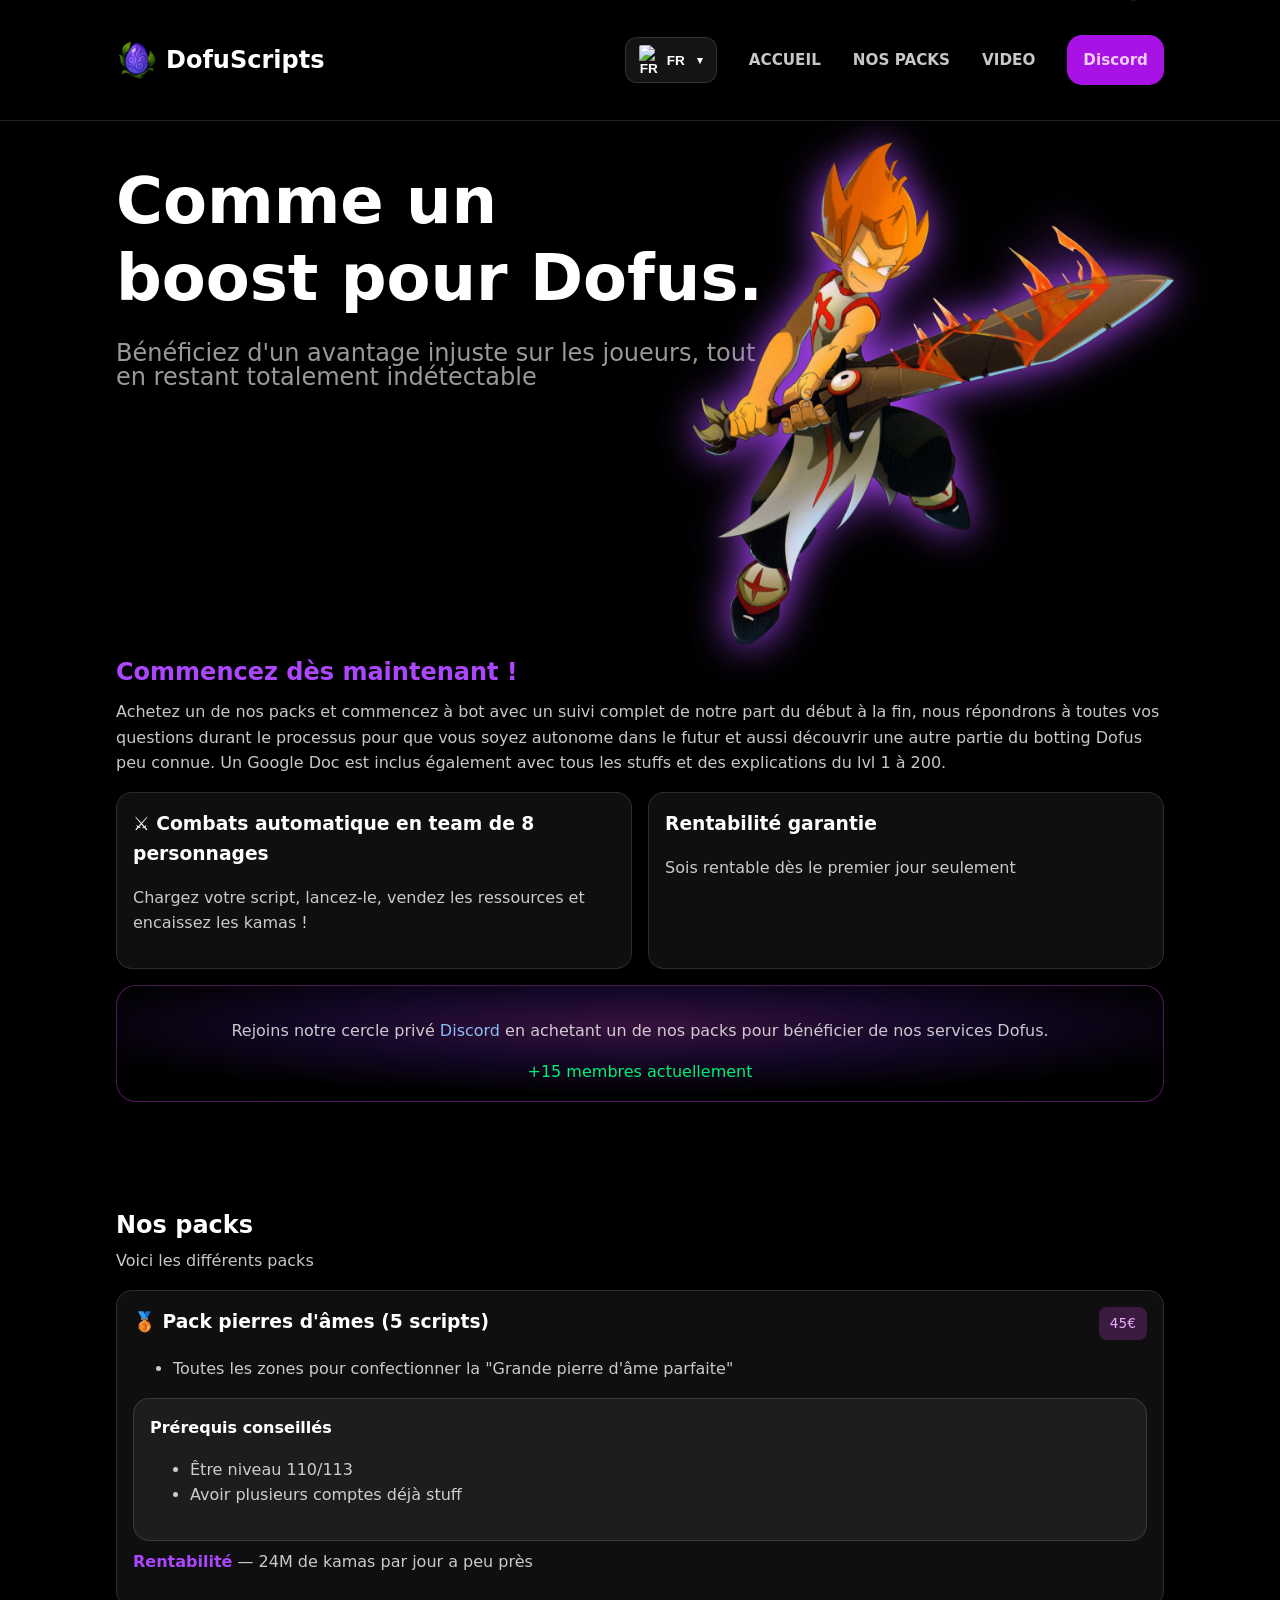
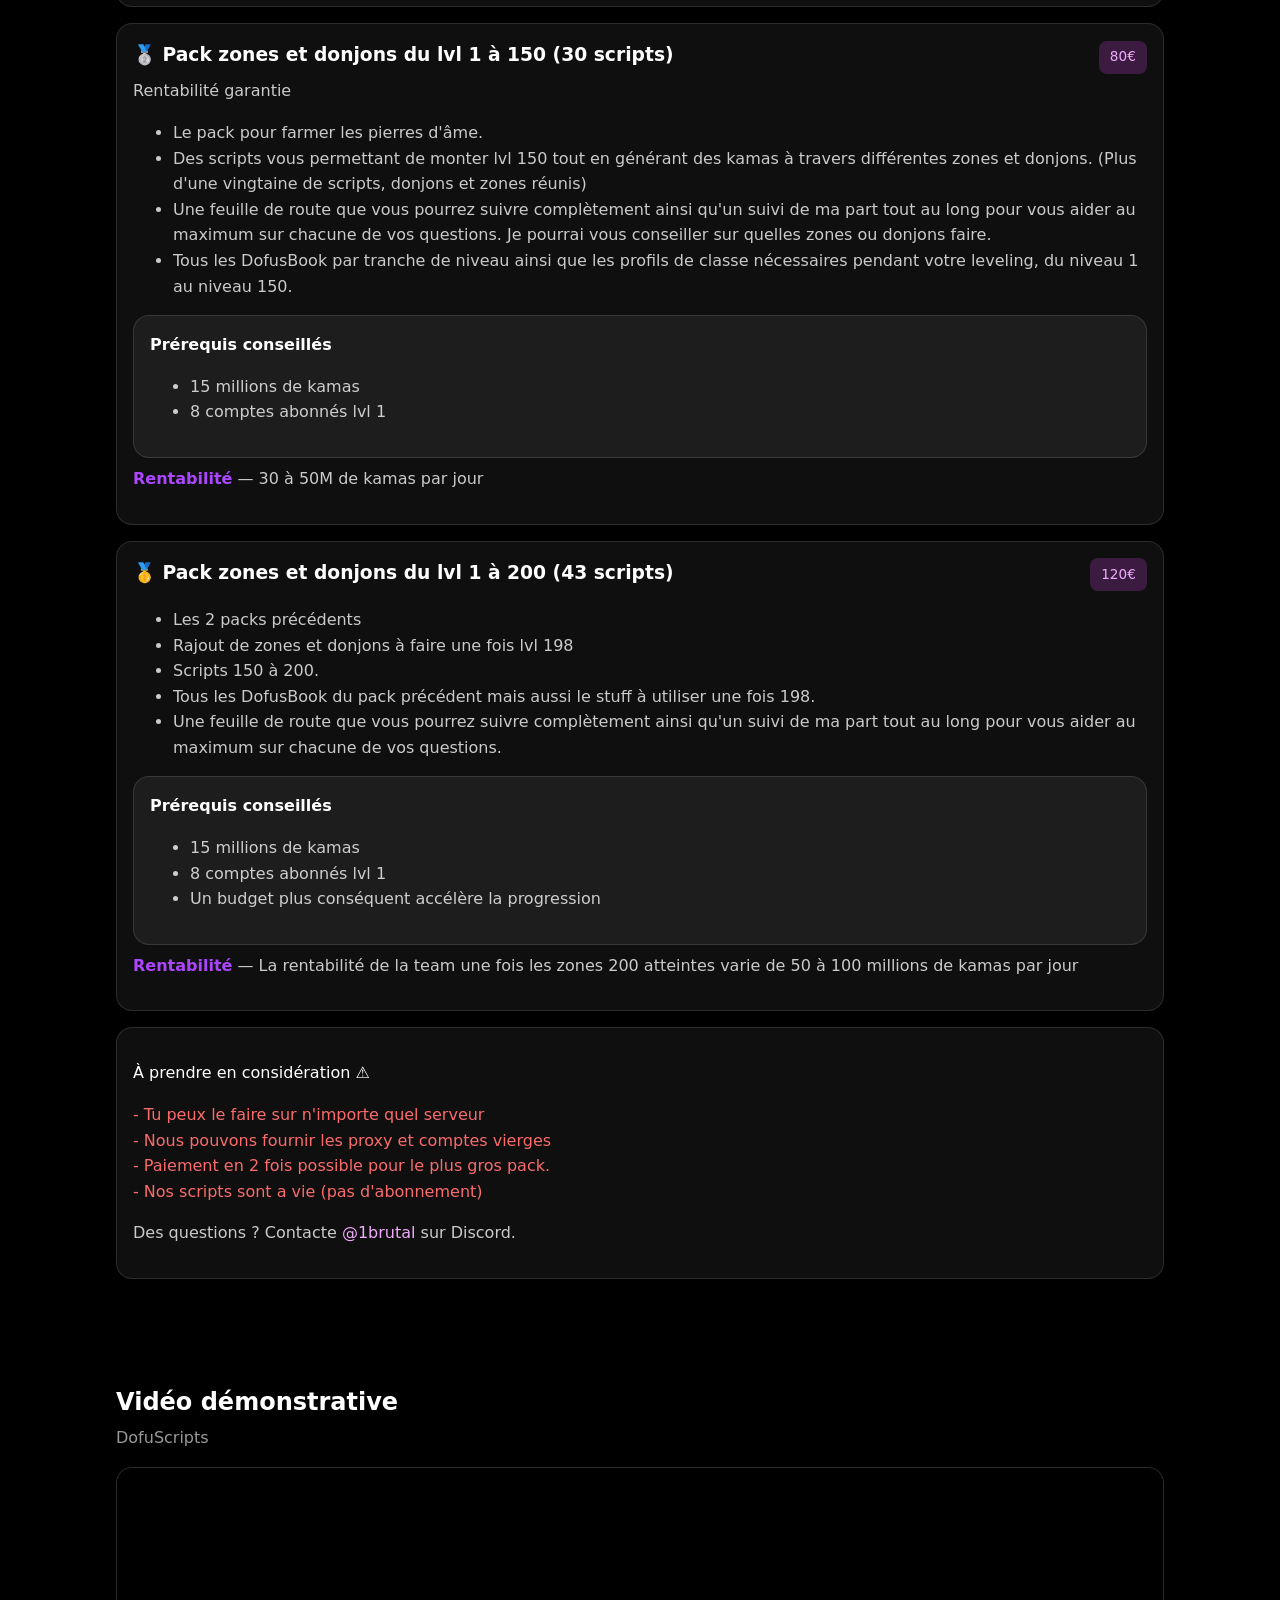
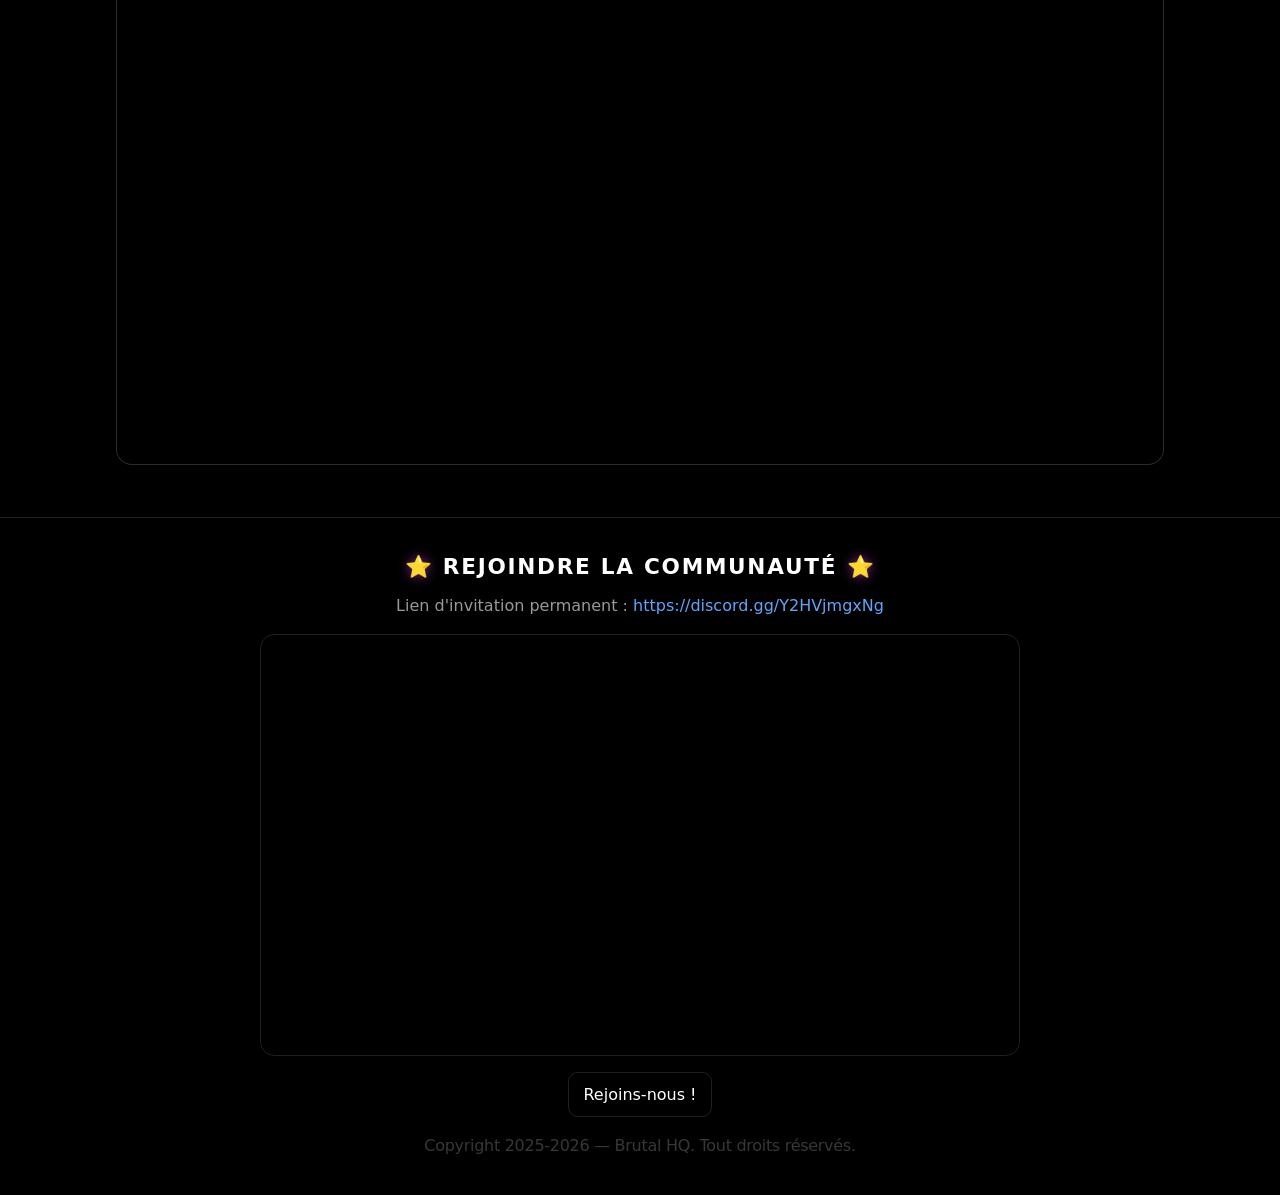
==== index.html @ 4f66bd04 "fix(nav): use local anchor for brand links" ====
<!doctype html>
<html lang="fr">

<head>
  <meta charset="utf-8" />
  <meta name="viewport" content="width=device-width, initial-scale=1.0" />

  <!-- ===== SEO de base ===== -->
  <title>DofuScripts - Pack de scripts sur Dofus Unity 3.0</title>
  <meta name="description"
    content="DofuScripts est un accompagnement total avec une proposition de packs de scripts Dofus (lvl 1–200), vidéo démonstrative et accompagnement via Discord." />
  <meta name="robots" content="index,follow" />
  <link rel="canonical" href="https://www.dofuscripts.com/" />

  <!-- Favicon (conservé) -->
  <link rel="icon" type="image/png" href="DofuScripts.png">

  <!-- ===== Social (Open Graph & Twitter) ===== -->
  <meta property="og:type" content="website">
  <meta property="og:site_name" content="DofuScripts">
  <meta property="og:title" content="DofuScripts — Packs de scripts et formation totale sur Dofus 3.0">
  <meta property="og:description" content="Packs de scripts Dofus 1–200, vidéo démo et accompagnement complet">
  <meta property="og:url" content="https://www.dofuscripts.com/">

  <meta name="twitter:card" content="summary_large_image">
  <meta name="twitter:title" content="DofuScripts — Packs de scripts et formation totale sur Dofus 3.0">
  <meta name="twitter:description" content="Packs de scripts Dofus 1–200, vidéo démo et accompagnement complet">
  <meta name="twitter:url" content="https://www.dofuscripts.com">

  <!-- Perf hints pour YouTube -->
  <link rel="preconnect" href="https://www.youtube-nocookie.com" crossorigin>
  <link rel="dns-prefetch" href="https://www.youtube-nocookie.com">
  <link rel="preconnect" href="https://i.ytimg.com" crossorigin>
  <link rel="dns-prefetch" href="https://i.ytimg.com">

  <!-- Script JS -->
  <script src="effect.js" defer></script>

  <!-- ===== Données structurées Schema.org ===== -->
  <script type="application/ld+json">
  {
    "@context": "https://schema.org",
    "@type": "Organization",
    "name": "DofuScripts",
    "url": "https://www.dofuscripts.com/",
    "logo": "https://www.dofuscripts.com/DofuScripts.png",
    "sameAs": [
      "https://discord.gg/Y2HVjmgxNg"
    ]
  }
  </script>

  <script type="application/ld+json">
  {
    "@context": "https://schema.org",
    "@type": "WebSite",
    "name": "DofuScripts",
    "url": "https://www.dofuscripts.com/",
    "potentialAction": {
      "@type": "SearchAction",
      "target": "https://www.dofuscripts.com/recherche?q={query}",
      "query-input": "required name=query"
    }
  }
  </script>

  <script type="application/ld+json">
  {
    "@context":"https://schema.org",
    "@type":"VideoObject",
    "name":"Vidéo démonstrative DofuScripts",
    "description":"Démo des packs et fonctionnalités DofuScripts.",
    "thumbnailUrl":["https://i.ytimg.com/vi/tYnIxwcrqRg/hqdefault.jpg"],
    "uploadDate":"2025-10-10",
    "embedUrl":"https://www.youtube-nocookie.com/embed/tYnIxwcrqRg?rel=0&modestbranding=1"
  }
  </script>

  <!-- ======= CSS ======= -->
  <link rel="stylesheet" href="style.css">

</head>

<body>

  <header class="header">
    <div class="container">
      <div class="brand">
        <!-- Logo image -->
        <div class="brand">
          <a href="#">
            <img src="DofuScripts.png" alt="Logo DofuScripts" class="logo">
          </a>
        </div>
        <a href="#" class="brand-link">
          <strong style="font-size:1.5rem">DofuScripts</strong>
        </a>
      </div>
      <nav id="nav" class="nav" aria-label="Navigation principale">
        <div class="language-toggle">
          <button id="languageButton" class="language-button" type="button" aria-haspopup="true" aria-expanded="false"
            aria-controls="languageMenu" aria-label="Changer de langue">
            <span class="sr-only" data-i18n="nav.languageLabel">Changer de langue</span>
            <img id="languageButtonFlag" class="flag-icon" src="https://flagcdn.com/w40/fr.png" alt="FR" />
            <span id="languageButtonLabel">FR</span>
            <span class="language-caret" aria-hidden="true">▾</span>
          </button>
          <div id="languageMenu" class="language-menu" role="menu">
            <button type="button" class="language-option" data-lang="fr" role="menuitem">
              <img class="flag-icon" src="https://flagcdn.com/w40/fr.png" alt="FR" /> Français
            </button>
            <button type="button" class="language-option" data-lang="en" role="menuitem">
              <img class="flag-icon" src="https://flagcdn.com/w40/gb.png" alt="GB" /> English
            </button>
            <button type="button" class="language-option" data-lang="es" role="menuitem">
              <img class="flag-icon" src="https://flagcdn.com/w40/es.png" alt="ES" /> Español
            </button>
          </div>
        </div>
        <strong><a href="#accueil" data-i18n="nav.home">ACCUEIL</a></strong>
        <strong><a href="#packs" data-i18n="nav.packs">NOS PACKS</a></strong>
        <strong><a href="#video" data-i18n="nav.video">VIDEO</a></strong>
        <strong><a href="https://discord.gg/Y2HVjmgxNg" class="nav-button" target="_blank"
            data-i18n="nav.discord">Discord</a></strong>
      </nav>
      <button id="burger" class="burger" aria-label="Ouvrir le menu">☰</button>
    </div>

  </header>

  <main>
    <section id="accueil">
      <div class="snow-container"></div>
      <div class="container">

        <h1 style="font-size: 4rem" data-i18n="hero.title">Comme un <br> boost pour Dofus.</h1>
        <p class="muted2" style="font-size: 1.5rem; line-height: 1;" data-i18n="hero.subtitle">Bénéficiez d'un avantage
          injuste sur les joueurs, tout <br>
          en restant totalement indétectable</p>
        <div class="image-container">
          <div class="right-image">
            <img src="Tristepin.png" alt="Image à droite" class="fade-in-image glow">
          </div>
        </div>
        <h2 style="margin-top:15rem; color:#AD46FF" data-i18n="hero.ctaHeading">Commencez dès maintenant&nbsp;!</h2>
        <p class="muted" style="margin-top:.5rem" data-i18n="hero.ctaBody">
          Achetez un de nos packs et commencez à bot avec un suivi complet de notre part du début à la fin, nous
          répondrons à toutes vos questions durant le processus pour que vous soyez autonome dans le futur et aussi
          découvrir une autre partie du botting Dofus peu connue. Un Google Doc est inclus également avec tous les
          stuffs et des explications du lvl 1 à 200.
        </p>

        <div class="grid cols-2" style="margin-top:1rem">
          <div class="card">
            <h3 data-i18n="hero.cardCombatTitle">⚔️ Combats automatique en team de 8 personnages</h3>
            <p class="muted" data-i18n="hero.cardCombatBody">Chargez votre script, lancez-le, vendez les ressources et
              encaissez les kamas&nbsp;!</p>
          </div>
          <div class="card">
            <h3 data-i18n="hero.cardRoiTitle">Rentabilité garantie</h3>
            <p class="muted" data-i18n="hero.cardRoiBody">Sois rentable dès le premier jour seulement</p>
          </div>
        </div>


        <div class="section-bg" style="margin-top:1rem;padding:1rem">
          <p class="muted" data-i18n="hero.sectionBgText">Rejoins notre cercle privé <span
              style="color:#8cbbf5">Discord</span> en achetant un de nos packs pour bénéficier de nos services Dofus.
          </p>
          <p class="muted2" style="margin:.25rem 0 0 0; color: rgb(1, 240, 121);" data-i18n="hero.sectionBgMembers">+15
            membres actuellement</p>

        </div>
      </div>
    </section>

    <section id="packs">
      <div class="container">
        <h2 data-i18n="packs.title">Nos packs</h2>
        <p class="muted" style="margin-top:.25rem" data-i18n="packs.subtitle">Voici les différents packs</p>

        <div class="card" style="margin-top:1rem">
          <div style="display:flex;gap:.75rem;justify-content:space-between;align-items:baseline;flex-wrap:wrap">
            <h3 style="margin:0" data-i18n="pack1.title">🥉 Pack pierres d'âmes (5 scripts)</h3>
            <span class="pill">45€</span>
          </div>
          <ul class="list muted">
            <li data-i18n="pack1.feature1">Toutes les zones pour confectionner la "Grande pierre d'âme parfaite"</li>
          </ul>
          <div class="card" style="margin-top:.75rem">
            <div style="font-weight:600" data-i18n="packs.prereqTitle">Prérequis conseillés</div>
            <ul class="list muted">
              <li data-i18n="pack1.prereq1">Être niveau 110/113</li>
              <li data-i18n="pack1.prereq2">Avoir plusieurs comptes déjà stuff</li>
            </ul>
          </div>
          <p class="muted" style="margin-top:.5rem" data-i18n="pack1.rentability"><strong
              style="color:#AD46FF">Rentabilité</strong> — 24M de kamas par jour a peu près</p>

        </div>

        <div class="card" style="margin-top:1rem">
          <div style="display:flex;gap:.75rem;justify-content:space-between;align-items:baseline;flex-wrap:wrap">
            <h3 style="margin:0" data-i18n="pack2.title">🥈 Pack zones et donjons du lvl 1 à 150 (30 scripts)</h3>
            <span class="pill">80€</span>
          </div>
          <p class="muted" style="margin:.3rem 0 0 0" data-i18n="pack2.tagline">Rentabilité garantie</p>
          <ul class="list muted">
            <li data-i18n="pack2.feature1">Le pack pour farmer les pierres d'âme.</li>
            <li data-i18n="pack2.feature2">Des scripts vous permettant de monter lvl 150 tout en générant des kamas à
              travers différentes zones et donjons. (Plus d'une vingtaine de scripts, donjons et zones réunis)</li>
            <li data-i18n="pack2.feature3">Une feuille de route que vous pourrez suivre complètement ainsi qu'un suivi
              de ma part tout au long pour vous aider au maximum sur chacune de vos questions. Je pourrai vous
              conseiller sur quelles zones ou donjons faire.</li>
            <li data-i18n="pack2.feature4">Tous les DofusBook par tranche de niveau ainsi que les profils de classe
              nécessaires pendant votre leveling, du niveau 1 au niveau 150.</li>
          </ul>
          <div class="card" style="margin-top:.75rem">
            <div style="font-weight:600" data-i18n="packs.prereqTitle">Prérequis conseillés</div>
            <ul class="list muted">
              <li data-i18n="pack2.prereq1">15 millions de kamas</li>
              <li data-i18n="pack2.prereq2">8 comptes abonnés lvl 1</li>
            </ul>
          </div>
          <p class="muted" style="margin-top:.5rem" data-i18n="pack2.rentability"><strong
              style="color:#AD46FF">Rentabilité</strong> — 30 à 50M de kamas par jour</p>
        </div>

        <div class="card" style="margin-top:1rem">
          <div style="display:flex;gap:.75rem;justify-content:space-between;align-items:baseline;flex-wrap:wrap">
            <h3 style="margin:0" data-i18n="pack3.title">🥇 Pack zones et donjons du lvl 1 à 200 (43 scripts)</h3>
            <span class="pill">120€</span>
          </div>
          <ul class="list muted">
            <li data-i18n="pack3.feature1">Les 2 packs précédents</li>
            <li data-i18n="pack3.feature2">Rajout de zones et donjons à faire une fois lvl 198</li>
            <li data-i18n="pack3.feature3">Scripts 150 à 200.</li>
            <li data-i18n="pack3.feature4">Tous les DofusBook du pack précédent mais aussi le stuff à utiliser une fois
              198.</li>
            <li data-i18n="pack3.feature5">Une feuille de route que vous pourrez suivre complètement ainsi qu'un suivi
              de ma part tout au long pour vous aider au maximum sur chacune de vos questions.</li>
          </ul>
          <div class="card" style="margin-top:.75rem">
            <div style="font-weight:600" data-i18n="packs.prereqTitle">Prérequis conseillés</div>
            <ul class="list muted">
              <li data-i18n="pack3.prereq1">15 millions de kamas</li>
              <li data-i18n="pack3.prereq2">8 comptes abonnés lvl 1</li>
              <li data-i18n="pack3.prereq3">Un budget plus conséquent accélère la progression</li>
            </ul>
          </div>
          <p class="muted" style="margin-top:.5rem" data-i18n="pack3.rentability"><strong
              style="color:#AD46FF">Rentabilité</strong> — La rentabilité de la team une fois les zones 200 atteintes
            varie de 50 à 100 millions de kamas par jour</p>
        </div>

        <div class="card" style="margin-top:1rem">
          <p data-i18n="packs.noticeTitle">À prendre en considération ⚠️</p>
          <p class="muted" style="color:rgb(250, 107, 107)" data-i18n="packs.noticeBody">
            - Tu peux le faire sur n'importe quel serveur<br>
            - Nous pouvons fournir les proxy et comptes vierges<br>
            - Paiement en 2 fois possible pour le plus gros pack.<br>
            - Nos scripts sont a vie (pas d'abonnement)
          </p>
          <p class="muted" style="margin-top:.35rem" data-i18n="packs.questions">Des questions&nbsp;? Contacte <span
              style="color:#f0abfc">@1brutal</span> sur Discord.</p>
        </div>
      </div>
    </section>

    <section id="video">
      <div class="container">
        <h2 data-i18n="video.title">Vidéo démonstrative</h2>
        <p class="muted2" style="margin-top:.25rem" data-i18n="video.subtitle">DofuScripts</p>
        <div class="card" style="margin-top:1rem;padding:0;overflow:hidden">
          <div style="aspect-ratio:16/9;background:#000">
            <iframe width="100%" height="100%"
              src="https://www.youtube-nocookie.com/embed/tYnIxwcrqRg?rel=0&modestbranding=1"
              title="Vidéo démonstrative DofuScripts" frameborder="0"
              allow="accelerometer; autoplay; clipboard-write; encrypted-media; gyroscope; picture-in-picture; web-share"
              loading="lazy" referrerpolicy="strict-origin-when-cross-origin" allowfullscreen></iframe>
          </div>
        </div>
      </div>
    </section>
  </main>

  <footer id="discord">
    <div class="container" style="padding:2rem 0 2.25rem 0">
      <div class="discord-wrap">
        <div class="discord-title"><span class="star">⭐</span> <span data-i18n="footer.communityTitle">REJOINDRE LA
            COMMUNAUTÉ</span> <span class="star">⭐</span></div>
        <div class="discord-invite muted2">
          <span data-i18n="footer.invite">Lien d'invitation permanent :</span>
          <a id="inviteLink" href="https://discord.gg/Y2HVjmgxNg" target="_blank"
            rel="noreferrer">https://discord.gg/Y2HVjmgxNg</a>
        </div>
        <div class="discord-card">
          <iframe id="discordWidget" class="discord-frame" title="Discord Widget"
            src="https://discord.com/widget?id=1425488513432031236&theme=dark" allowtransparency="true"
            sandbox="allow-popups allow-popups-to-escape-sandbox allow-same-origin allow-scripts"></iframe>
        </div>
        <div id="discordFallback" class="muted" style="display:none;padding:.8rem 0;text-align:center"
          data-i18n="footer.widgetFallback">
          Le widget semble désactivé sur le serveur. Pour l'activer : <strong>Paramètres du serveur → Widget → Activer
            le widget</strong>.
        </div>
        <div style="text-align:center;margin-top:1rem">
          <a class="btn" href="https://discord.gg/Y2HVjmgxNg" target="_blank" rel="noreferrer"
            data-i18n="footer.joinCta">Rejoins-nous !</a>
        </div>
        <div style="text-align:center;margin-top:1rem;letter-spacing: -0.29px;color:rgb(56, 55, 55)"
          data-i18n="footer.copyright">Copyright 2025-2026 — Brutal HQ. Tout droits réservés.</div>
      </div>
    </div>
  </footer>

  <script>
    const burger = document.getElementById('burger');
    const nav = document.getElementById('nav');
    const navLinks = nav.querySelectorAll('a');

    // Ouvre / ferme le menu quand on clique sur le burger
    burger.addEventListener('click', () => {
      nav.classList.toggle('active');
      burger.classList.toggle('active');
    });

    // Ferme le menu quand on clique sur un lien
    navLinks.forEach(link => {
      link.addEventListener('click', () => {
        nav.classList.remove('active');
        burger.classList.remove('active');
      });
    });
  </script>



</body>

</html>
---- style.css ----
:root {
    --bg: #000;
    --fg: #fff;
    --muted: rgba(255, 255, 255, .78);
    --muted2: rgba(255, 255, 255, .6);
    --card: rgba(255, 255, 255, .06);
    --border: rgba(255, 255, 255, .12);
    --accent: #d946ef;
    --accent-2: #6d28d9;
  }

  html {
    scroll-behavior: smooth
  }

  body {
    margin: 0;
    background: var(--bg);
    color: var(--fg);
    font: 16px/1.6 ui-sans-serif, system-ui, -apple-system, Segoe UI, Roboto, Ubuntu, Cantarell, Noto Sans, Arial, "Apple Color Emoji", "Segoe UI Emoji"
  }

  .container {
    max-width: 1080px;
    margin-inline: auto;
    padding: 0 1rem
  }

  .header {
    position: sticky;
    top: 0;
    z-index: 40;
    border-bottom: 1px solid var(--border);
    background: rgba(0, 0, 0, .7);
    -webkit-backdrop-filter: saturate(150%) blur(6px);
    backdrop-filter: saturate(150%) blur(6px);
  }

  .brand {
    display: flex;
    align-items: center;
    gap: .5rem
  }

  .nav {
    display: flex;
    gap: 1.25rem;
    align-items: center
  }

  .nav a {
    color: var(--muted);
    text-decoration: none;
    font-size: .95rem;
    transition: transform 0.5s ease, color 0.5s ease;
  }

  .nav a:hover {
    color: #fff;
    transform: scale(1.1);
  }

  .burger {
    display: none;
    appearance: none;
    background: none;
    border: 1px solid var(--border);
    border-radius: .6rem;
    color: #fff;
    padding: .45rem .6rem
  }

  section {
    scroll-margin-top: 84px;
    padding: 3.25rem 0
  }

  h1 {
    font-size: 2.125rem;
    line-height: 1.2;
    margin: 0
  }

  h2 {
    font-size: 1.5rem;
    margin: 0
  }

  h3 {
    margin: 0 0 .25rem 0
  }

  .muted {
    color: var(--muted)
  }

  .muted2 {
    color: var(--muted2)
  }

  .grid {
    display: grid;
    gap: 1rem
  }

  .cols-2 {
    grid-template-columns: repeat(2, minmax(0, 1fr))
  }

  .card {
    background: var(--card);
    border: 1px solid var(--border);
    border-radius: 1rem;
    padding: 1rem
  }

  .pill {
    display: inline-block;
    background: rgba(217, 70, 239, .22);
    color: #f0abfc;
    padding: .35rem .7rem;
    border-radius: .5rem;
    font-size: .85rem;
    white-space: nowrap
  }

  .section-bg {
    position: relative;
    overflow: hidden;
    border: 1px solid rgba(217, 70, 239, .35);
    border-radius: 1.25rem;
    text-align: center;
    ;
    background: radial-gradient(60% 60% at 50% 35%, rgba(217, 70, 239, .25), rgba(109, 40, 217, .18), rgba(0, 0, 0, 0))
  }

  footer {
    border-top: 1px solid var(--border);
    background: rgba(0, 0, 0, .7)
  }

  .footer-grid {
    display: grid;
    gap: 1rem;
    grid-template-columns: 1fr
  }

  @media (max-width: 768px) {
    body {
      font-size: 15px
    }

    h1 {
      font-size: 1.6rem
    }

    h2 {
      font-size: 1.25rem
    }

    .cols-2 {
      grid-template-columns: 1fr
    }

    .nav {
      display: none
    }

    .nav.open {
      display: flex;
      flex-direction: column;
      gap: .75rem;
      position: absolute;
      right: 1rem;
      top: 56px;
      background: #0a0a0a;
      border: 1px solid var(--border);
      border-radius: .8rem;
      padding: .6rem 1rem
    }

    section {
      padding: 2.25rem 0
    }

    .container {
      padding: 0 .9rem
    }
  }

  .brand img {
    background: transparent;
    border: none;
    outline: none;
    box-shadow: none;
  }

  a:focus,
  a:active {
    outline: none;
    box-shadow: none;
  }

  .discord-wrap {
    max-width: 760px;
    margin: 0 auto
  }

  .discord-title {
    letter-spacing: .08em;
    text-transform: uppercase;
    font-weight: 800;
    font-size: 1.35rem;
    display: flex;
    align-items: center;
    justify-content: center;
    gap: .6rem
  }

  .discord-title .star {
    filter: drop-shadow(0 0 6px rgba(217, 70, 239, .6))
  }

  .discord-invite {
    margin: .5rem 0 1rem 0;
    text-align: center
  }

  .discord-invite a {
    color: #60a5fa;
    text-decoration: none
  }

  .discord-invite a:hover {
    text-decoration: underline
  }

  .discord-card {
    padding: 0;
    border: 1px solid var(--border);
    border-radius: .9rem;
    overflow: hidden;
    box-shadow: 0 10px 30px rgba(0, 0, 0, .35)
  }

  .discord-frame {
    display: block;
    border: 0;
    width: 100%;
    height: 420px;
    border-radius: .6rem
  }

  .btn {
    display: inline-block;
    border: 1px solid var(--border);
    padding: .55rem .9rem;
    border-radius: .6rem;
    color: #fff;
    text-decoration: none
  }

  .btn:hover {
    background: rgba(255, 255, 255, .06)
  }



  .brand {
    display: flex;
    align-items: center;
    gap: 0.5rem;
    /* espace entre logo et texte */
  }

  .brand .logo {
    width: 42px;
    /* taille du logo */
    height: 42px;
    object-fit: contain;
    vertical-align: middle;
  }

  .brand strong {
    font-size: 0.95rem;
  }

  .brand-link {
    text-decoration: none !important;
    color: #fff !important;
    display: flex;
    align-items: center;
    cursor: pointer;
  }

  .brand-link:hover {
    opacity: 0.9;
  }

  .header .container {
    display: flex;
    align-items: center;
    justify-content: space-between;
    height: 120px;
    /* ajuste si nécessaire */
  }


  .nav-button {
    /* permet de gérer la largeur et hauteur */
    padding: 1rem;
    /* espace à l'intérieur du bouton */
    background-color: #a812e4;
    /* couleur de fond */
    color: #fff;
    /* couleur du texte */
    text-decoration: none;
    /* supprime le soulignement */
    border-radius: 15px;
    /* coins arrondis, plus grand = plus rond */
    font-weight: bold;
    transition: transform 0.2s ease, background-color 0.2s ease;
  }

  .language-toggle {
    position: relative
  }

  .language-button {
    display: flex;
    align-items: center;
    gap: 0.5rem;
    background: rgba(255, 255, 255, .08);
    /* Dark transparent background */
    border: 1px solid var(--border);
    border-radius: .75rem;
    /* Original radius */
    color: #fff;
    font-weight: 600;
    font-size: .85rem;
    padding: .4rem .8rem;
    cursor: pointer;
    transition: background .2s ease, transform .2s ease;
    min-width: unset;
    /* Remove fixed width constraint if not needed, or keep for stability. Let's start with auto/unset to fit content naturally */
    appearance: none;
    -webkit-appearance: none;
    -moz-appearance: none;
    line-height: normal;
  }

  .language-button:hover {
    background: rgba(255, 255, 255, .16);
    transform: translateY(-1px);
    /* Original hover effect */
  }

  .language-caret {
    font-size: .7rem;
    margin-left: .25rem;
  }

  .language-menu {
    position: absolute;
    top: calc(100% + .4rem);
    left: 0;
    /* Align left again or center? Original was left:0 */
    /* If left:0, it aligns with left of button. */
    background: #0a0a0a;
    border: 1px solid var(--border);
    border-radius: .75rem;
    min-width: 140px;
    display: flex;
    flex-direction: column;
    gap: .25rem;
    padding: .4rem;
    box-shadow: 0 10px 25px rgba(0, 0, 0, .35);
    opacity: 0;
    transform: translateY(6px);
    pointer-events: none;
    transition: opacity .2s ease, transform .2s ease;
    z-index: 95;
  }

  .language-menu.open {
    opacity: 1;
    transform: translateY(0);
    pointer-events: auto;
  }

  .language-option {
    background: none;
    border: none;
    color: #fff;
    text-align: left;
    padding: .4rem .5rem;
    border-radius: .5rem;
    font-size: .9rem;
    cursor: pointer;
    display: flex;
    align-items: center;
    gap: 0.5rem;
  }

  .language-option:hover {
    background: rgba(255, 255, 255, .08)
  }

  .flag-icon {
    width: 20px;
    height: auto;
    object-fit: contain;
    display: block;
    border-radius: 2px;
  }

  .language-option.active {
    background: rgba(173, 70, 255, .2);
    color: #f0abfc;
    font-weight: 600
  }

  .sr-only {
    position: absolute;
    width: 1px;
    height: 1px;
    padding: 0;
    margin: -1px;
    overflow: hidden;
    clip: rect(0, 0, 0, 0);
    white-space: nowrap;
    border: 0
  }

  .nav-button:hover {
    transform: scale(1.1);
    /* agrandit légèrement le bouton */

  }

  .nav {
    display: flex;
    gap: 2rem;
    /* augmente l'espacement horizontal entre les liens */
  }

  .container {
    position: relative;
    /* nécessaire pour que l'image soit positionnée par rapport à ce container */
  }


  /* === Image positionnée à droite sur PC === */
  .right-image {
    position: absolute;
    top: -26px;
    right: 0;
    width: 500px;
    max-width: 100%;
  }


  .right-image img {
    width: 100%;
    height: auto;
    object-fit: contain;
  }



  @media (min-width: 769px) {

    /* Restaure le glow sur PC */
    .fade-in-image.glow {
      filter: drop-shadow(0 0 20px #ad46ff);
    }
  }

  @media (max-width: 768px) {
    .right-image {
      position: static;
      display: flex;
      justify-content: center;
      width: 100%;

    }



    .right-image img {
      width: 80%;
      max-width: 380px;
      height: auto;
      position: relative;
      top: 120px;
    }
  }


  @media (max-width: 768px) {
    .image-container+h2 {
      margin-top: 20rem;
      /* colle juste ce h2 à l’image */
    }
  }



  .fade-in-image {
    opacity: 0;
    transform: translateY(2px);
    /* petit effet de glissement vers le haut */
    animation: fadeIn 1s ease-out forwards;
  }

  @keyframes fadeIn {
    from {
      opacity: 0;
      transform: translateY(5px);
    }

    to {
      opacity: 1;

    }
  }

  .fade-in-image.glow {
    max-width: 100%;
    display: block;
    margin: 0 auto;
  }

  html,
  body {
    overflow-x: hidden;
    /* ✅ empêche le scroll horizontal */
    width: 100%;
  }

  /* Sécurise tous les conteneurs pour éviter un léger débordement */
  .image-container {
    max-width: 100%;
    /* ✅ empêche tout dépassement horizontal */
    overflow-x: hidden;
  }

  .snow-container {
    position: fixed;
    top: 0;
    left: 0;
    width: 100%;
    height: 100%;
    pointer-events: none;
    /* pour ne pas bloquer les clics */
    overflow: hidden;
    z-index: 9999;
  }

  .snowflake {
    position: absolute;
    top: -10px;
    width: 10px;
    height: 10px;
    background: white;
    border-radius: 50%;
    opacity: 0.8;
    animation-name: fall;
    animation-timing-function: linear;
    animation-iteration-count: infinite;
  }

  @keyframes fall {
    to {
      transform: translateY(100vh);
    }
  }

  .glow {
    position: relative;
    filter: drop-shadow(0 0 1px #9b2eff) drop-shadow(0 0 15px #9b2eff);
  }

  @media (max-width: 768px) {

    /* --- NAV --- */
    .nav {
      position: fixed;
      top: 0;
      right: 0;
      width: 70%;
      height: 100vh;
      background: #0f0f0f;
      display: flex;
      flex-direction: column;
      justify-content: center;
      align-items: center;
      transform: translateX(100%);
      opacity: 0;
      visibility: hidden;
      pointer-events: none;
      transition:
        transform 0.38s cubic-bezier(.2, .9, .2, 1),
        opacity 0.28s ease,
        visibility 0s linear 0.38s;
      z-index: 90;
      padding: 2rem 1rem;
    }

    .nav.active {
      transform: translateX(0);
      opacity: 1;
      visibility: visible;
      pointer-events: auto;
      transition:
        transform 0.38s cubic-bezier(.2, .9, .2, 1),
        opacity 0.28s ease,
        visibility 0s linear 0s;
    }

    .nav a {
      color: #fff;
      text-decoration: none;
      font-size: 1.4rem;
      margin: 14px 0;
      opacity: 0;
      transform: translateX(18px);
      transition: opacity 0.28s ease 0.05s, transform 0.28s ease 0.05s;
    }

    .nav.active a {
      opacity: 1;
      transform: translateX(0);
    }

    .language-toggle {
      width: 100%;
      display: flex;
      justify-content: center;
      margin-bottom: 1rem
    }

    .language-menu {
      left: 50%;
      transform: translate(-50%, 6px);
      width: 100%;
      max-width: 240px
    }

    .language-menu.open {
      transform: translate(-50%, 0)
    }

    /* --- BURGER --- */
    .burger {
      display: block;
      background: none;
      border: none;
      color: white;
      font-size: 0;
      /* on masque le caractère ☰ */
      width: 32px;
      height: 24px;
      position: relative;
      z-index: 100;
      cursor: pointer;
    }

    .burger::before,
    .burger::after,
    .burger span {
      content: "";
      position: absolute;
      left: 0;
      width: 100%;
      height: 3px;
      background: #fff;
      transition: transform 0.28s ease, opacity 0.28s ease;
    }

    .burger::before {
      top: 0;
    }

    .burger span {
      top: 50%;
      transform: translateY(-50%);
    }

    .burger::after {
      bottom: 0;
    }

    .burger.active::before {
      transform: translateY(10px) rotate(45deg);
    }

    .burger.active span {
      opacity: 0;
    }

    .burger.active::after {
      transform: translateY(-10px) rotate(-45deg);
    }
  }

  /* === Centrage du titre Discord sur mobile === */
  @media (max-width: 768px) {
    #discord .discord-title {
      text-align: center;
      display: flex;
      justify-content: center;
      align-items: center;
      width: 100%;
    }
  }

  * {
    max-width: 100%;
    box-sizing: border-box;
  }

  /* === FORCER la barre en FIXE ===
   Coller ceci en fin de style.css pour qu'il surpasse la plupart des règles. */
  header.header,
  .header {
    position: fixed !important;
    top: 0 !important;
    left: 0 !important;
    width: 100% !important;
    z-index: 99999 !important;
  }

  /* Evite que le contenu passe dessous (ajuste la valeur selon la hauteur réelle de ta nav) */
  body {
    padding-top: 111px !important;
    /* <- ajuste: 72px est un point de départ courant */
  }
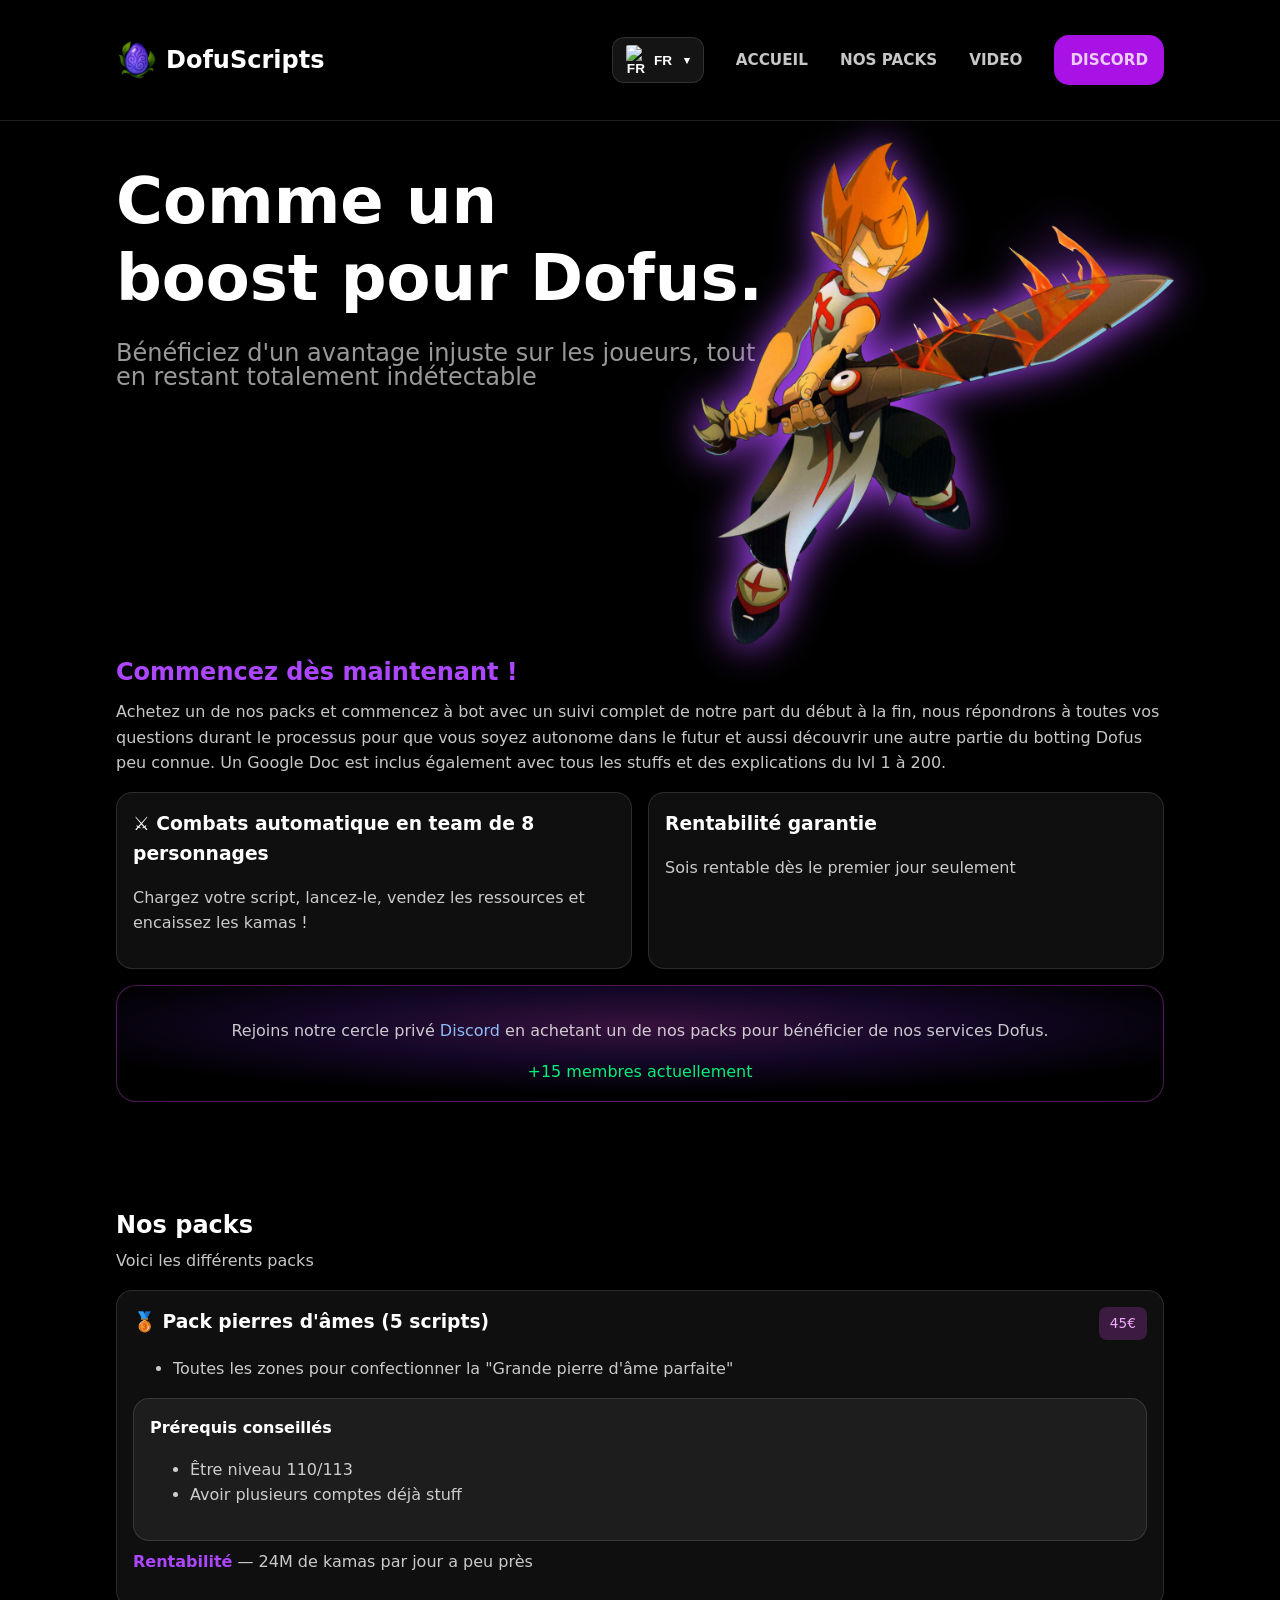
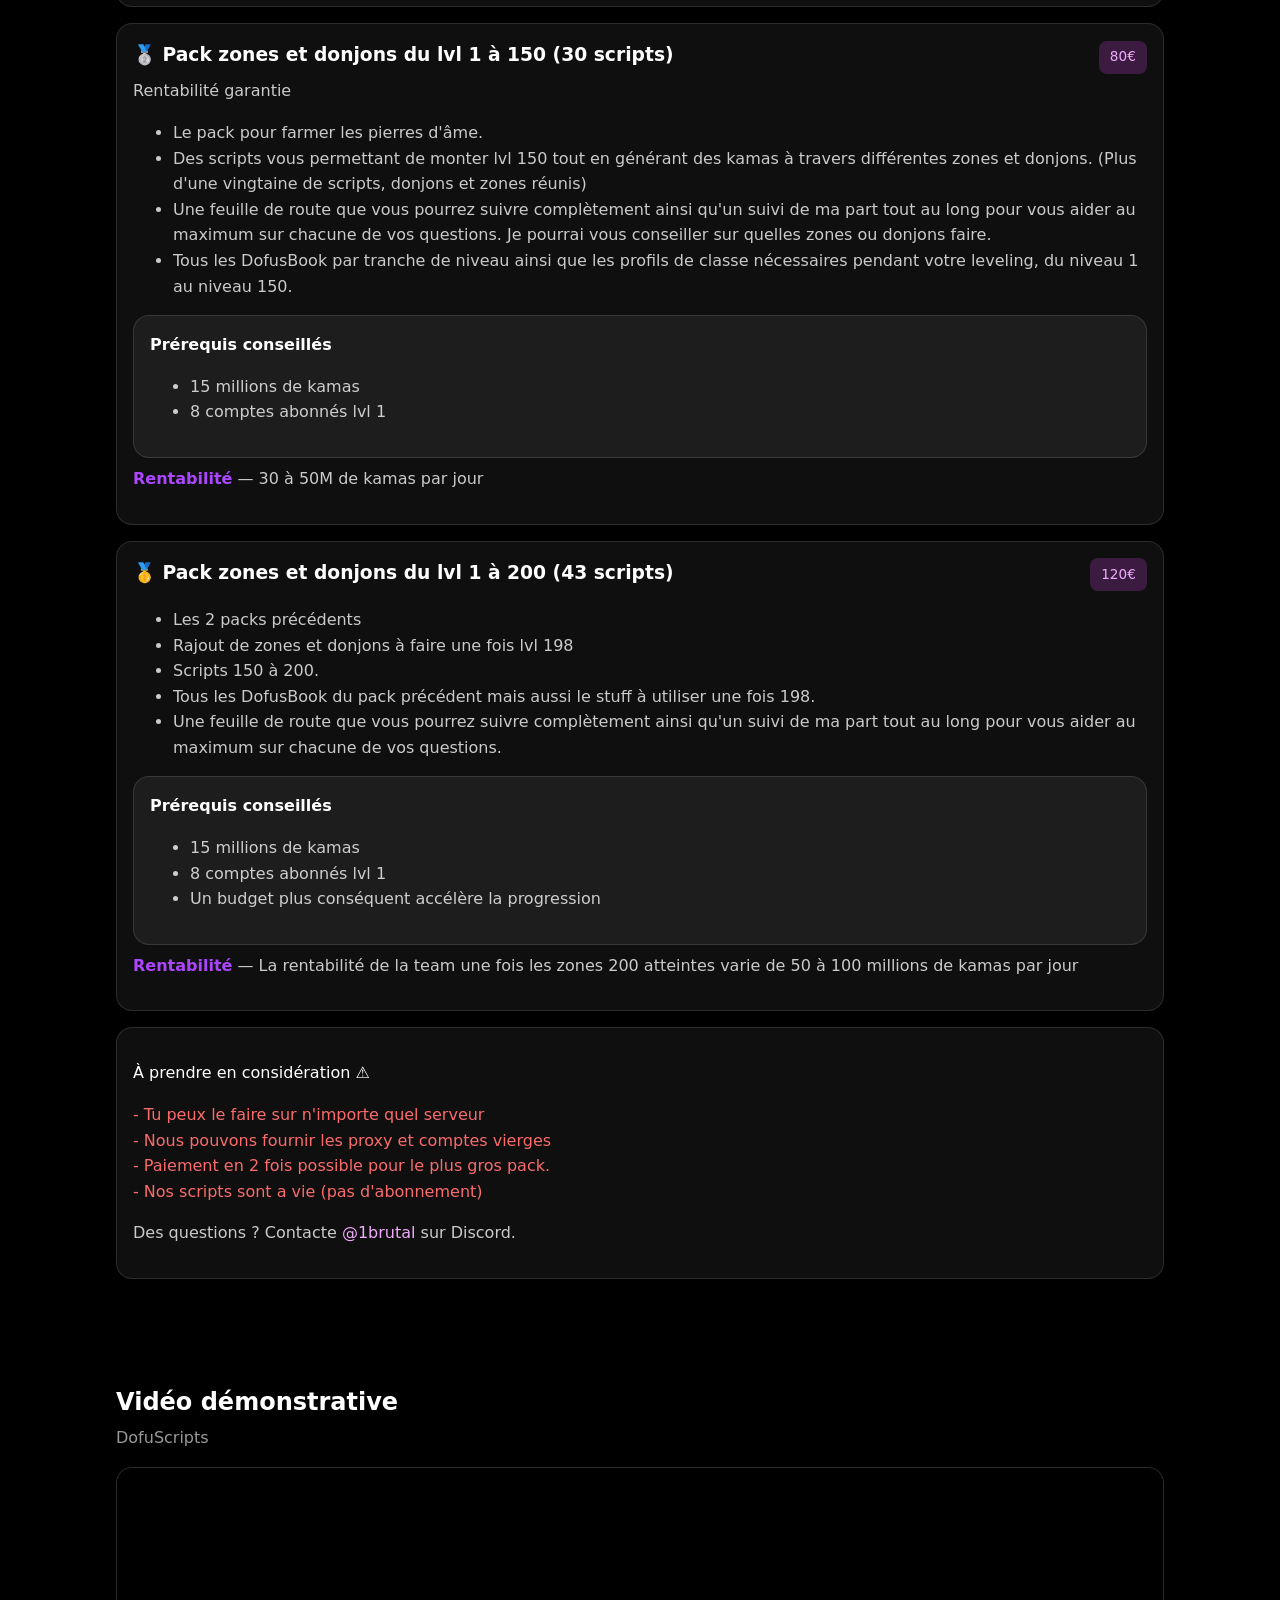
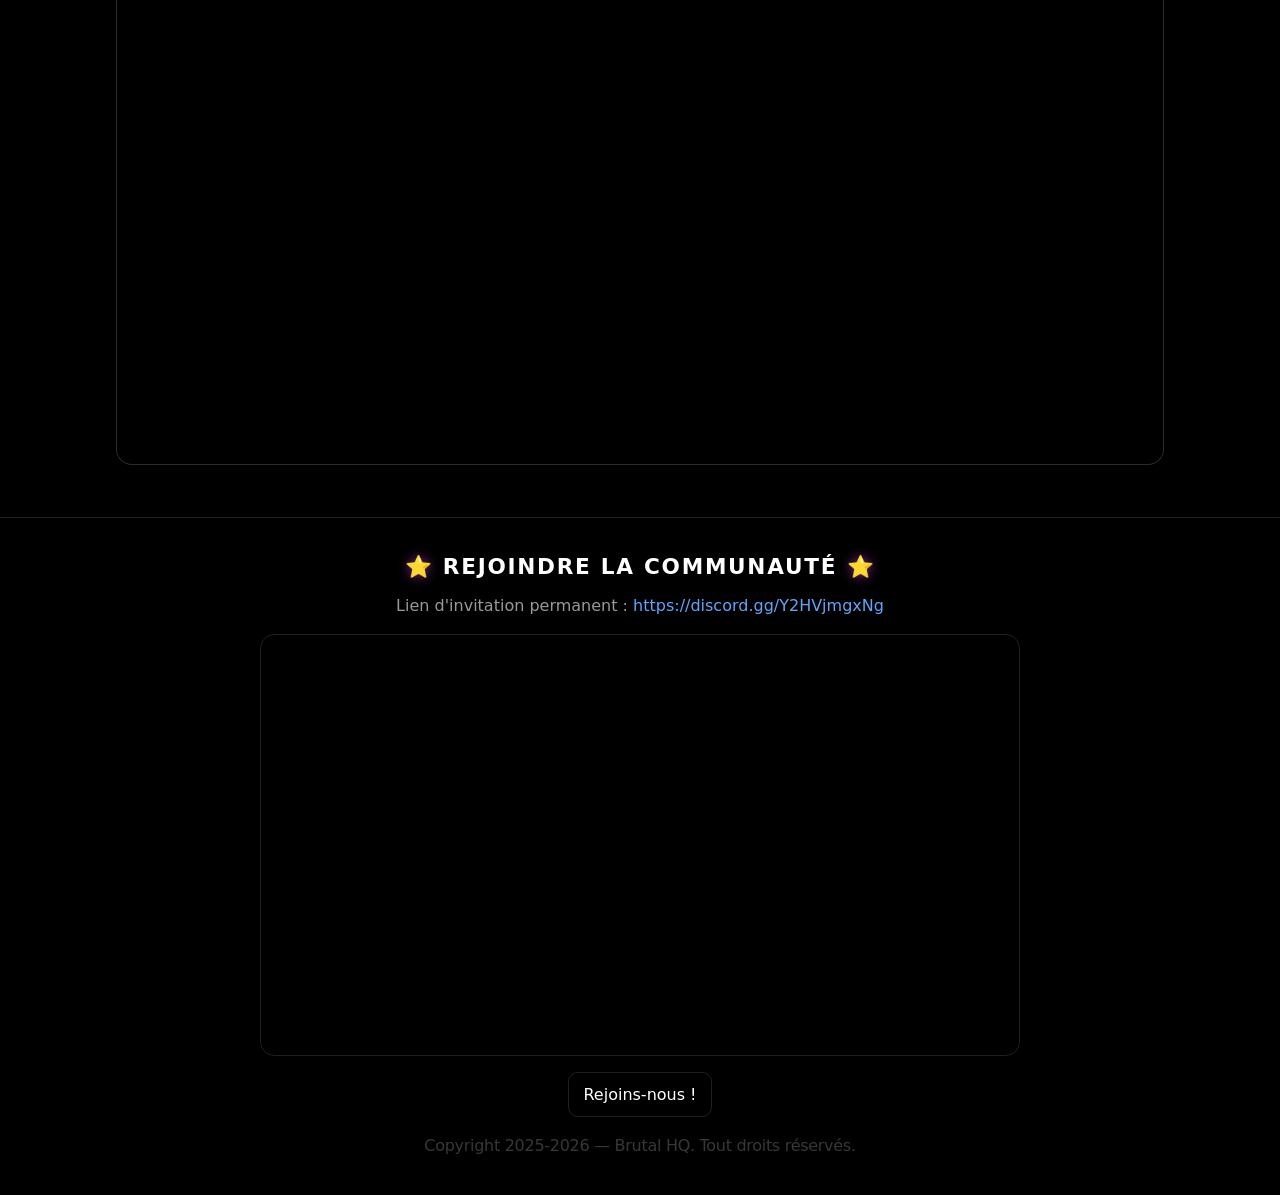
==== commit 44691bb0: "feat(i18n): add Portuguese (PT) language support" ====
--- a/index.html
+++ b/index.html
@@ -112,8 +112,13 @@
             <button type="button" class="language-option" data-lang="en" role="menuitem">
               <img class="flag-icon" src="https://flagcdn.com/w40/gb.png" alt="GB" /> English
             </button>
-            <button type="button" class="language-option" data-lang="es" role="menuitem">
-              <img class="flag-icon" src="https://flagcdn.com/w40/es.png" alt="ES" /> Español
+            <button class="language-option" data-lang="es" role="menuitem">
+              <img class="flag-icon" src="https://flagcdn.com/w40/es.png" alt="ES" />
+              <span>Español</span>
+            </button>
+            <button class="language-option" data-lang="pt" role="menuitem">
+              <img class="flag-icon" src="https://flagcdn.com/w40/pt.png" alt="PT" />
+              <span>Português</span>
             </button>
           </div>
         </div>
--- a/style.css
+++ b/style.css
@@ -52,6 +52,8 @@
     color: var(--muted);
     text-decoration: none;
     font-size: .95rem;
+    font-weight: 700;
+    text-transform: uppercase;
     transition: transform 0.5s ease, color 0.5s ease;
   }
 
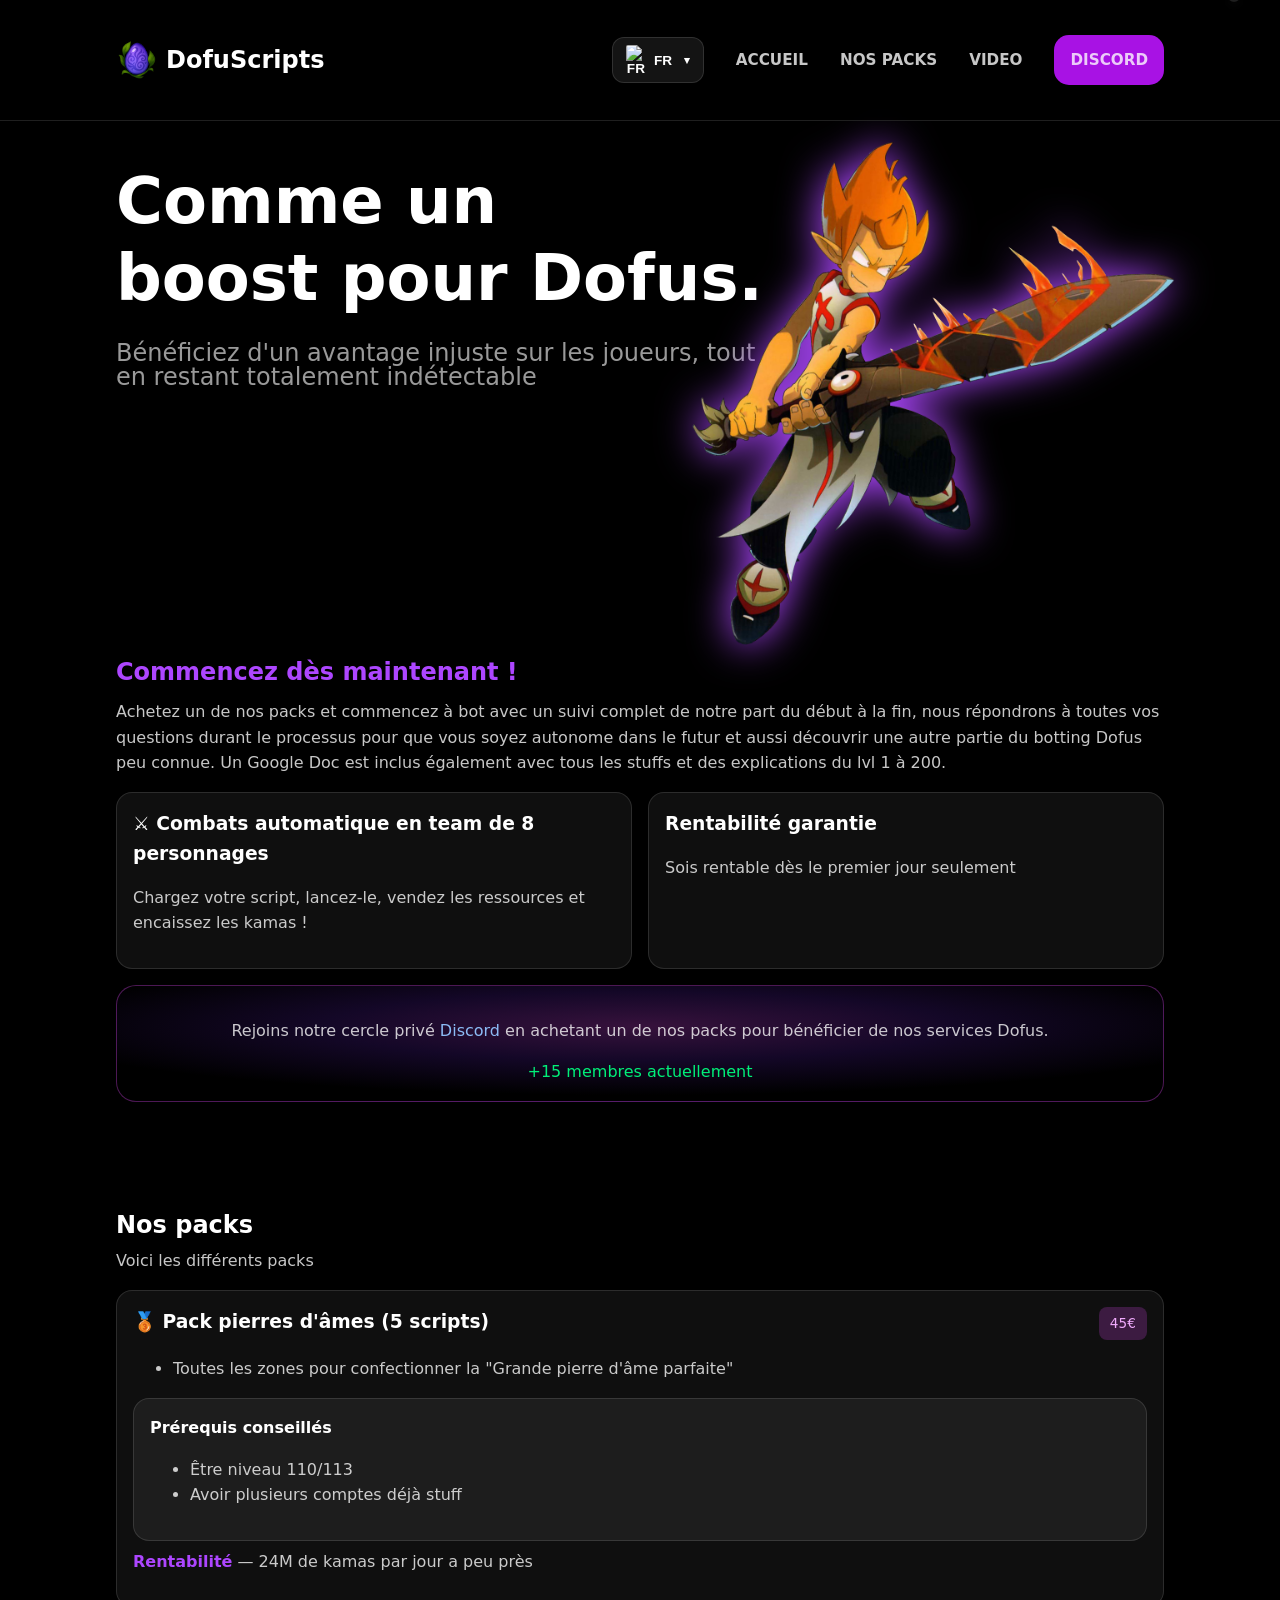
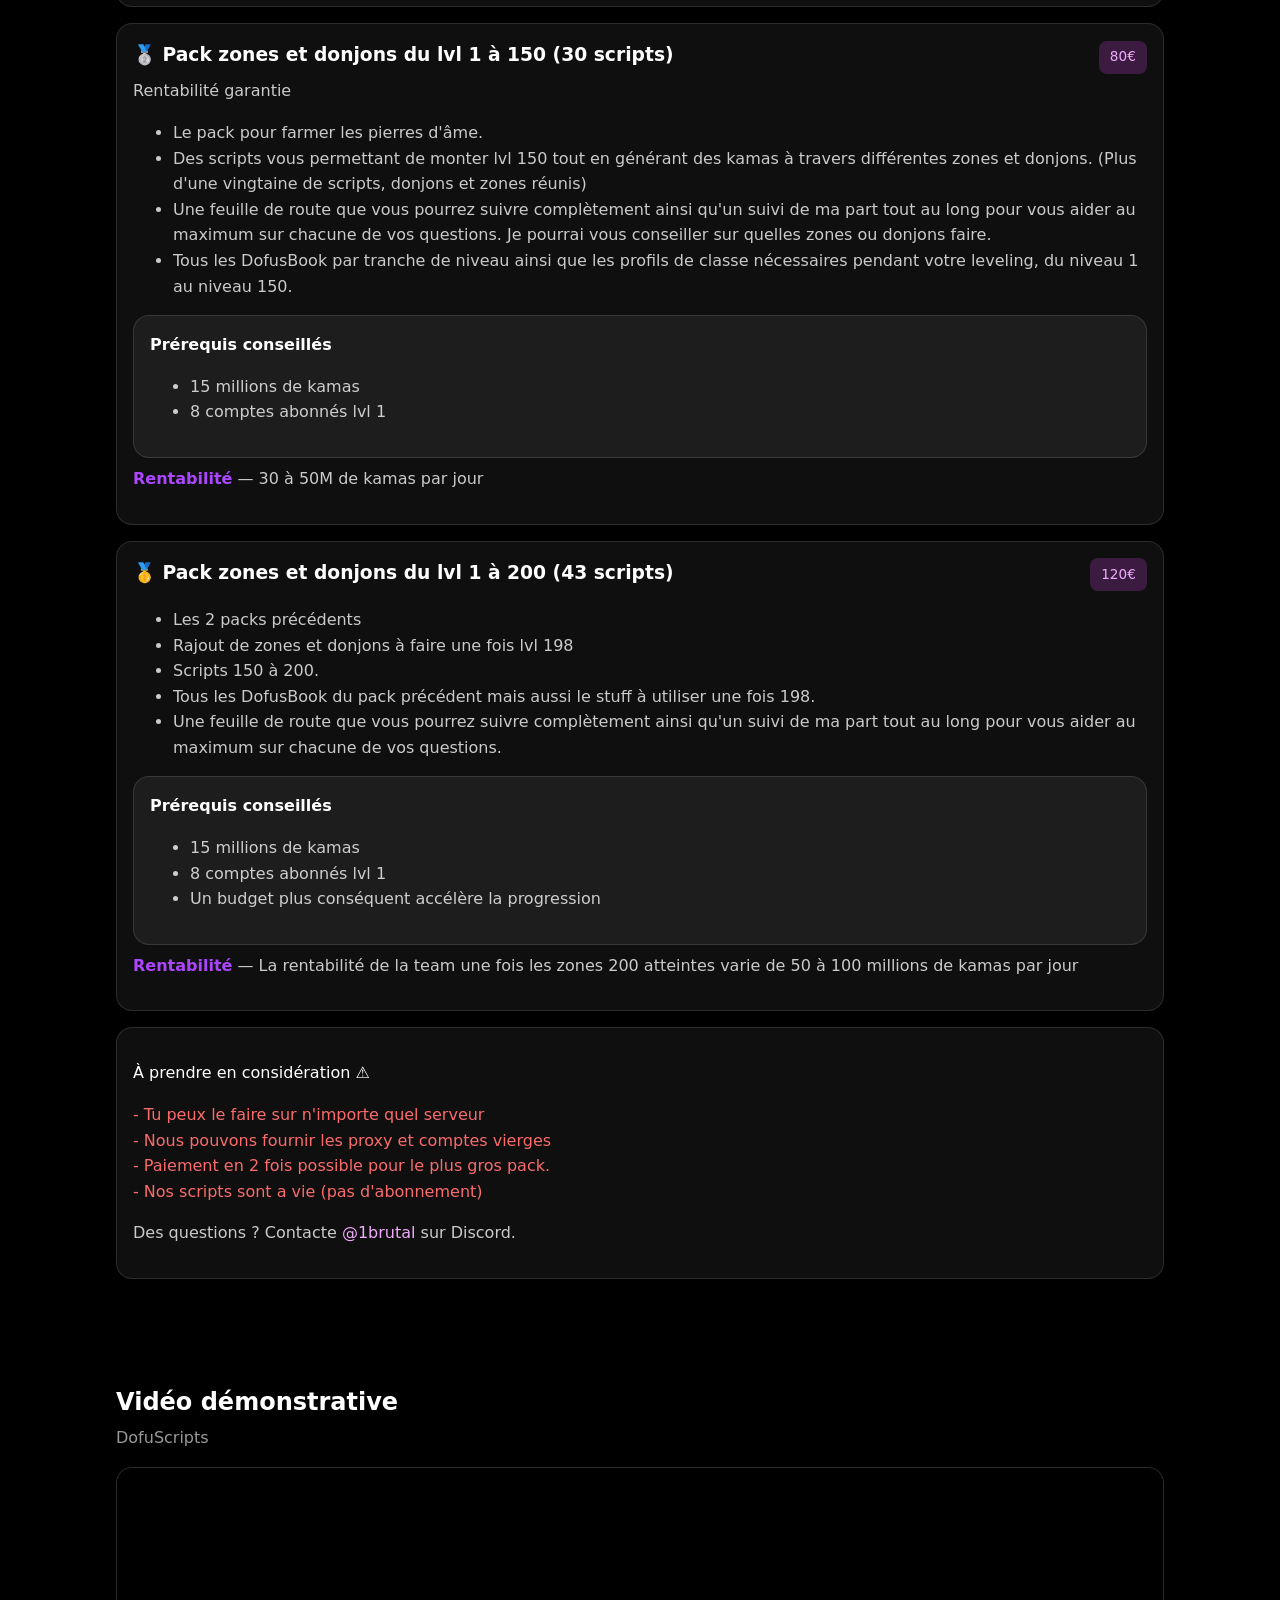
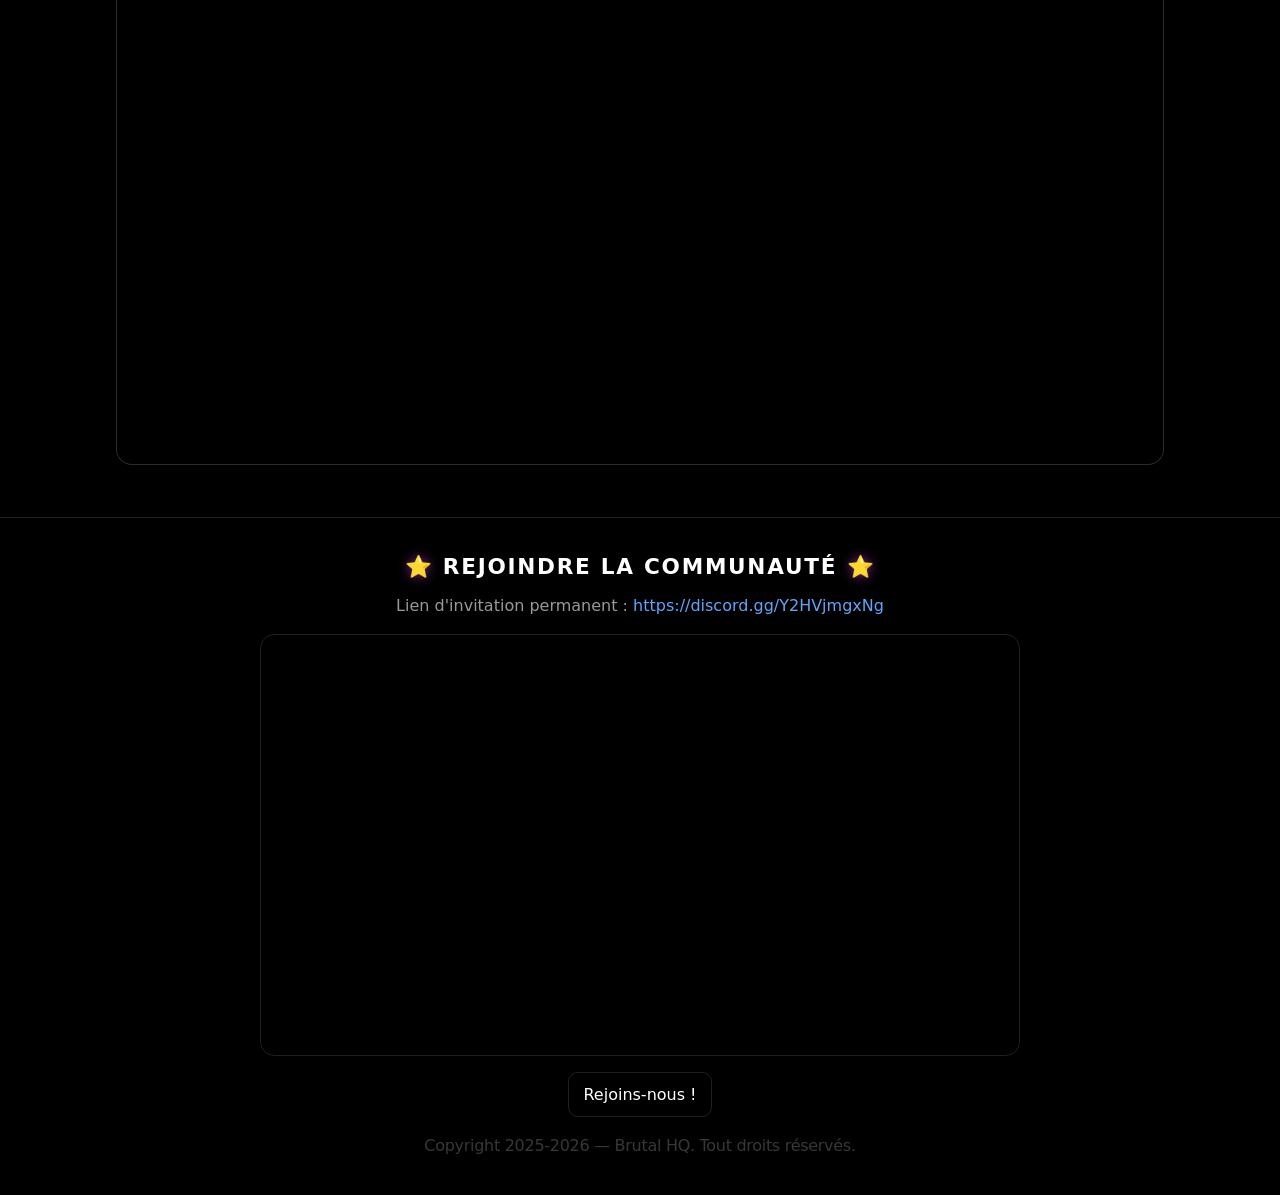
==== commit ed5422d9: "feat(i18n): update Moroccan text to Darija (Latin) and remove RTL" ====
--- a/index.html
+++ b/index.html
@@ -119,6 +119,10 @@
             <button class="language-option" data-lang="pt" role="menuitem">
               <img class="flag-icon" src="https://flagcdn.com/w40/pt.png" alt="PT" />
               <span>Português</span>
+            </button>
+            <button class="language-option" data-lang="ar" role="menuitem">
+              <img class="flag-icon" src="https://flagcdn.com/w40/ma.png" alt="MA" />
+              <span>Maroc</span>
             </button>
           </div>
         </div>
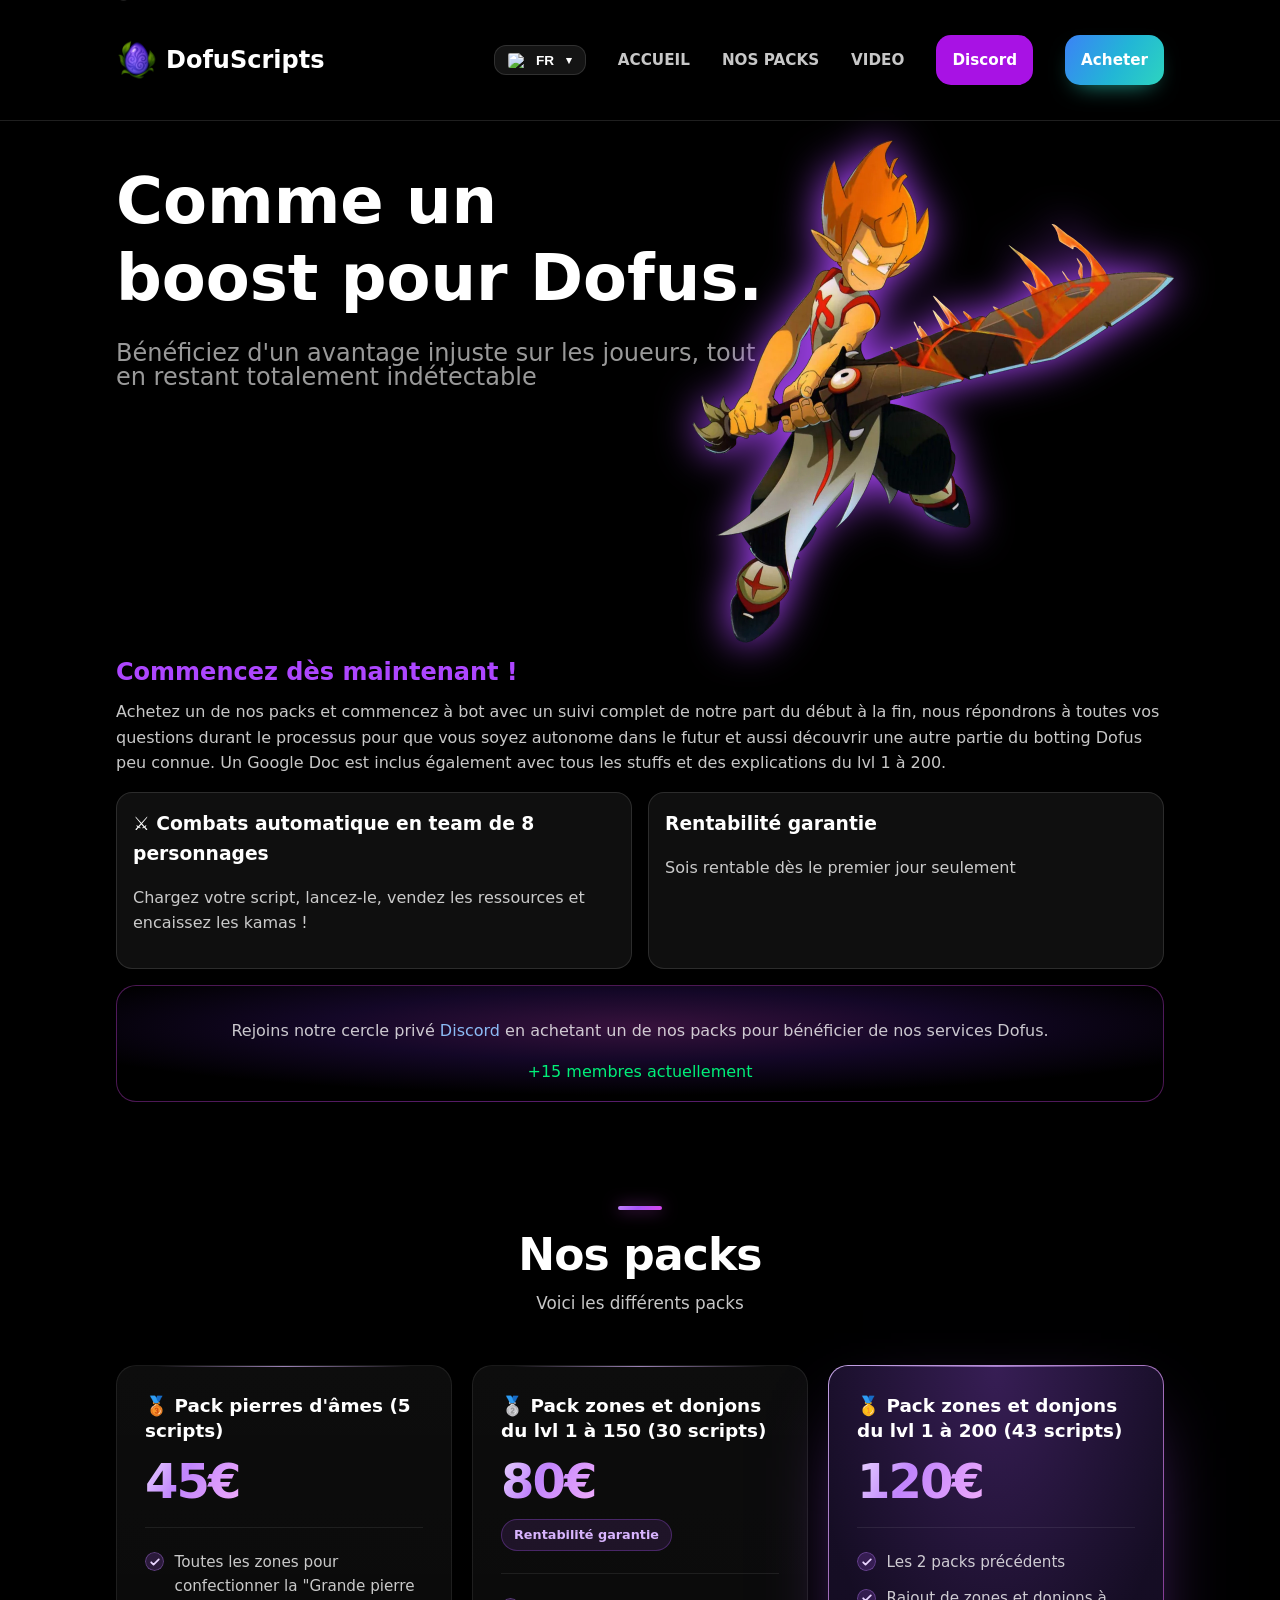
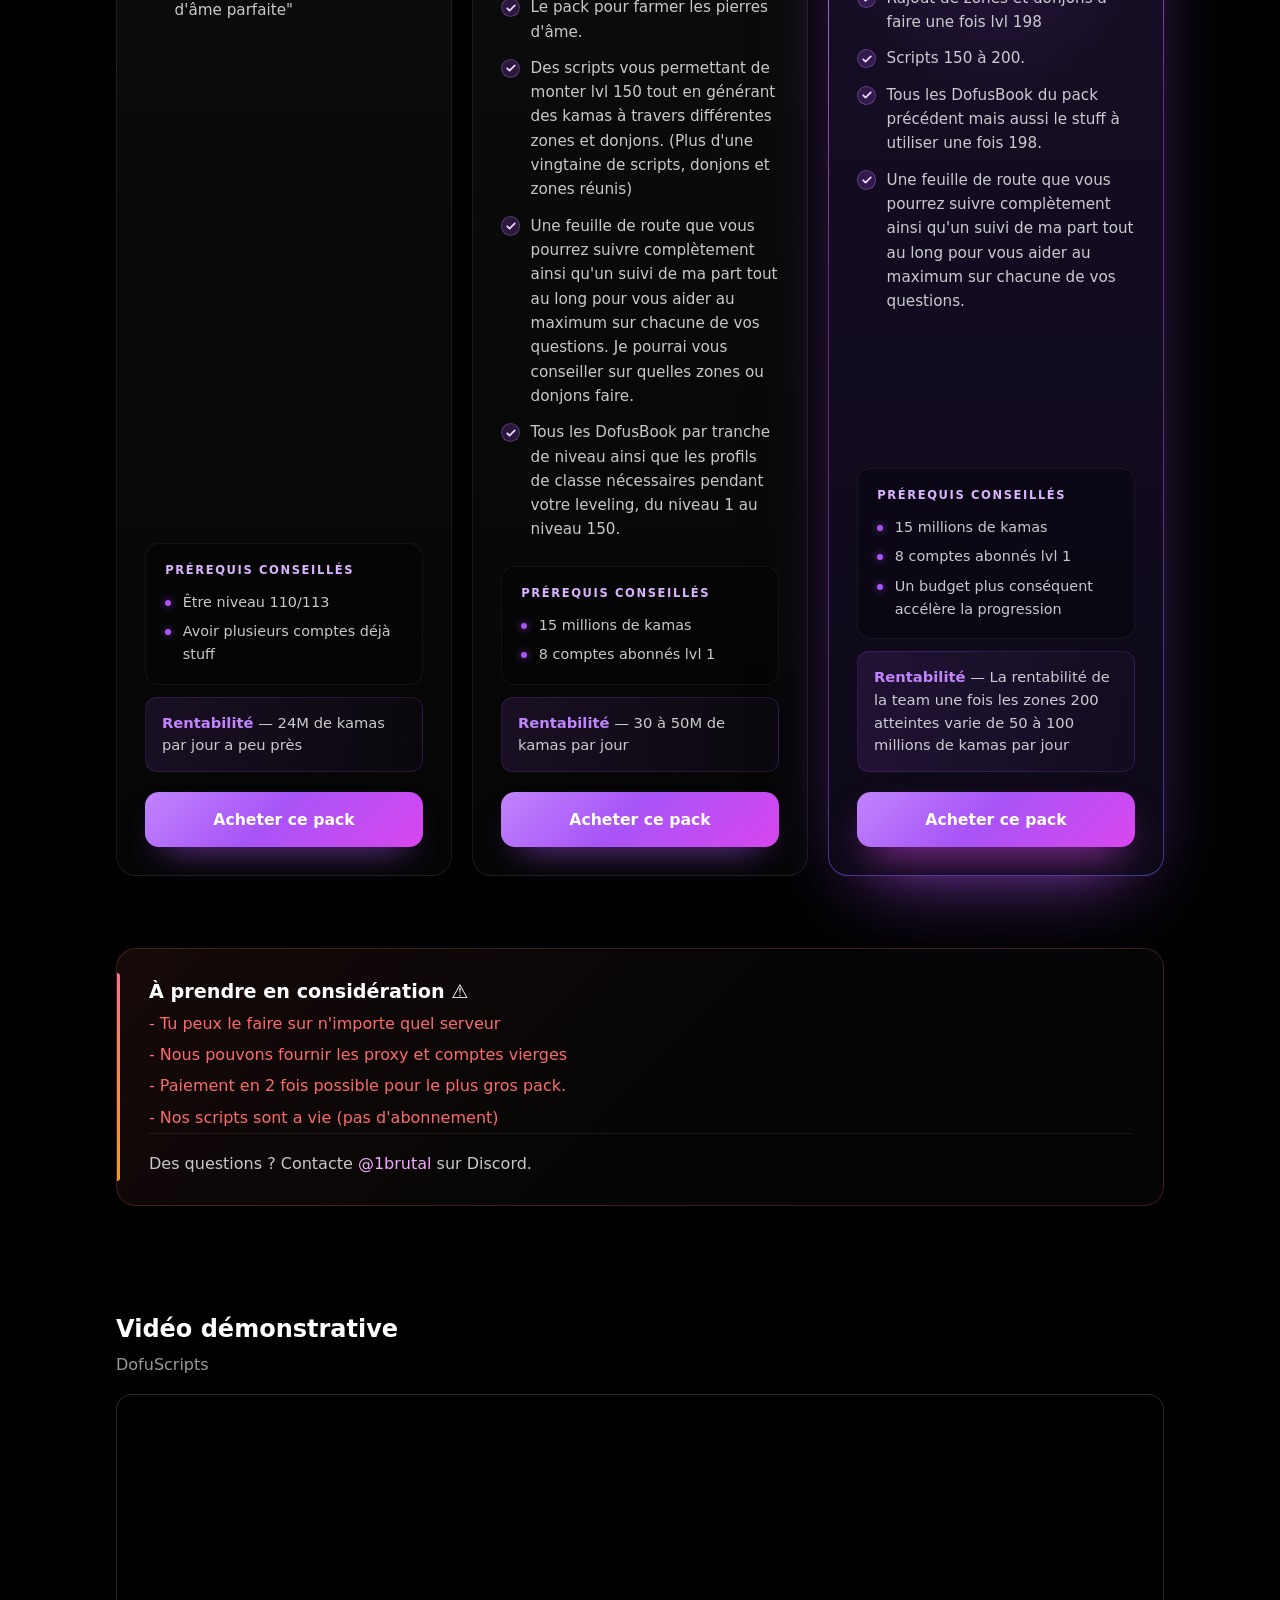
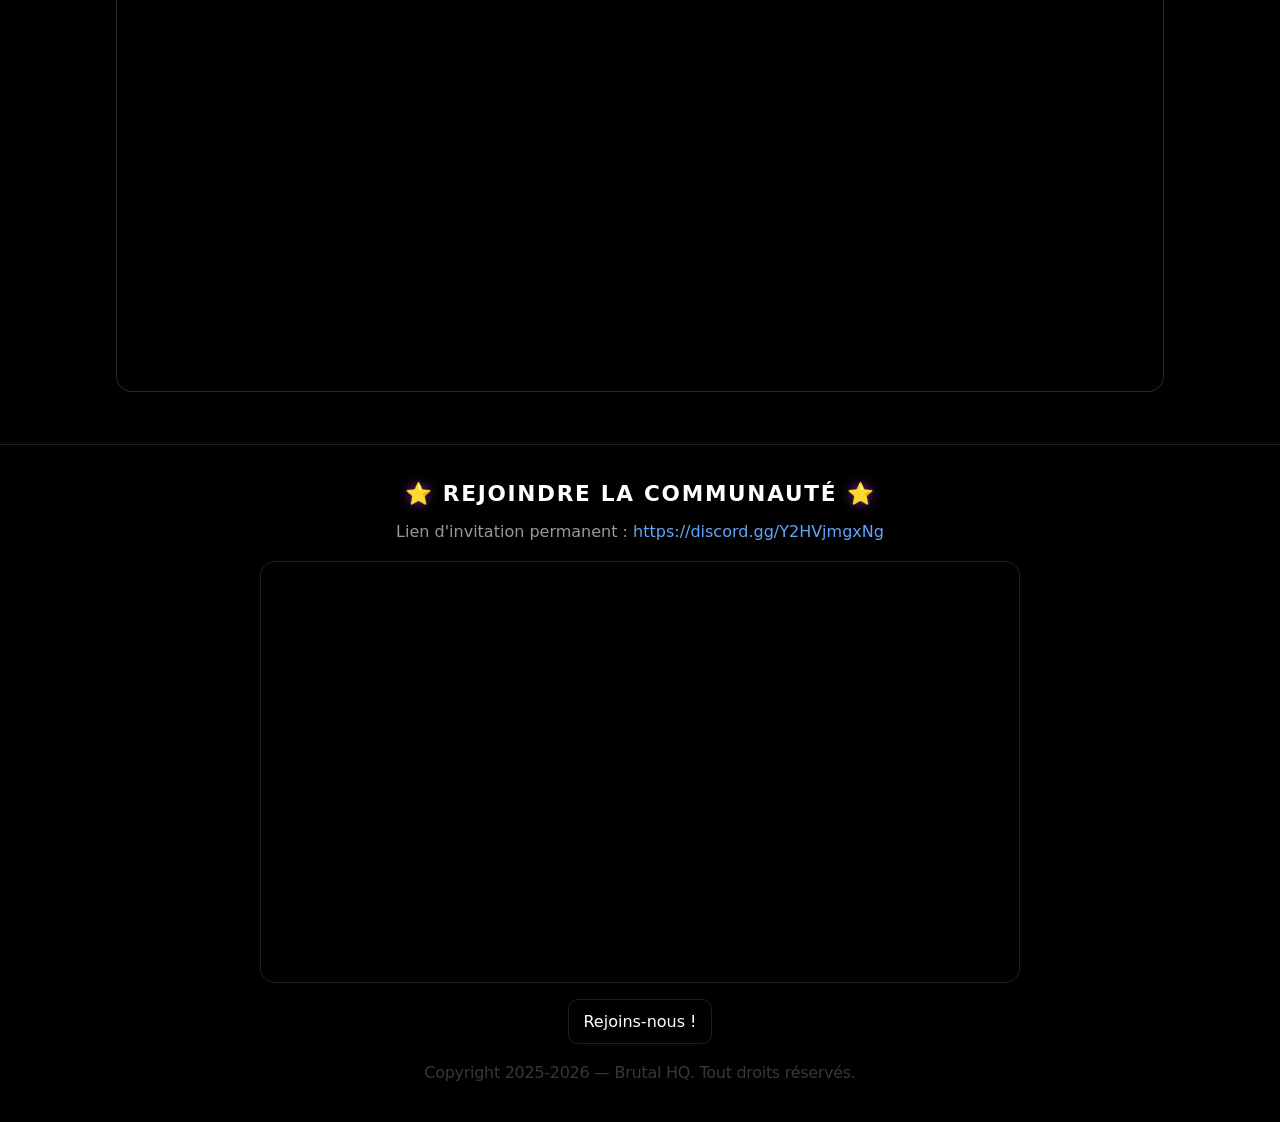
==== commit b02e92d0: "feat: boutons d'achat Stripe et page de remerciement - Bouton "Acheter" dans le menu, a droite de Di" ====
--- a/index.html
+++ b/index.html
@@ -1,31 +1,58 @@
 <!doctype html>
-<html lang="fr">
+<html lang="fr" data-page-lang="fr">
 
 <head>
   <meta charset="utf-8" />
   <meta name="viewport" content="width=device-width, initial-scale=1.0" />
 
+  <meta name="theme-color" content="#000000" />
+
   <!-- ===== SEO de base ===== -->
-  <title>DofuScripts - Pack de scripts sur Dofus Unity 3.0</title>
+  <title>DofuScripts – Packs de scripts Dofus 3.0 Unity (lvl 1 à 200)</title>
   <meta name="description"
-    content="DofuScripts est un accompagnement total avec une proposition de packs de scripts Dofus (lvl 1–200), vidéo démonstrative et accompagnement via Discord." />
-  <meta name="robots" content="index,follow" />
+    content="Packs de scripts Dofus 3.0 Unity du niveau 1 à 200 : zones, donjons et pierres d'âme en team de 8. Scripts à vie, vidéo démo et suivi complet sur Discord." />
+  <meta name="robots" content="index,follow,max-image-preview:large,max-snippet:-1,max-video-preview:-1" />
+  <meta name="author" content="Brutal HQ" />
   <link rel="canonical" href="https://www.dofuscripts.com/" />
 
-  <!-- Favicon (conservé) -->
-  <link rel="icon" type="image/png" href="DofuScripts.png">
+  <!-- Versions linguistiques -->
+  <link rel="alternate" hreflang="fr" href="https://www.dofuscripts.com/" />
+  <link rel="alternate" hreflang="en" href="https://www.dofuscripts.com/en/" />
+  <link rel="alternate" hreflang="es" href="https://www.dofuscripts.com/es/" />
+  <link rel="alternate" hreflang="pt" href="https://www.dofuscripts.com/pt/" />
+  <link rel="alternate" hreflang="ar-MA" href="https://www.dofuscripts.com/ma/" />
+  <link rel="alternate" hreflang="x-default" href="https://www.dofuscripts.com/" />
+
+  <!-- Favicons -->
+  <link rel="icon" href="favicon.ico" sizes="48x48">
+  <link rel="icon" type="image/png" sizes="32x32" href="favicon-32x32.png">
+  <link rel="icon" type="image/png" sizes="1024x1024" href="DofuScripts.png">
+  <link rel="apple-touch-icon" sizes="180x180" href="apple-touch-icon.png">
+  <link rel="manifest" href="site.webmanifest">
 
   <!-- ===== Social (Open Graph & Twitter) ===== -->
   <meta property="og:type" content="website">
   <meta property="og:site_name" content="DofuScripts">
+  <meta property="og:locale" content="fr_FR">
+  <meta property="og:locale:alternate" content="en_GB">
+  <meta property="og:locale:alternate" content="es_ES">
+  <meta property="og:locale:alternate" content="pt_BR">
+  <meta property="og:locale:alternate" content="ar_MA">
   <meta property="og:title" content="DofuScripts — Packs de scripts et formation totale sur Dofus 3.0">
   <meta property="og:description" content="Packs de scripts Dofus 1–200, vidéo démo et accompagnement complet">
   <meta property="og:url" content="https://www.dofuscripts.com/">
+  <meta property="og:image" content="https://www.dofuscripts.com/og-image.jpg">
+  <meta property="og:image:type" content="image/jpeg">
+  <meta property="og:image:width" content="1200">
+  <meta property="og:image:height" content="630">
+  <meta property="og:image:alt" content="Logo DofuScripts">
 
   <meta name="twitter:card" content="summary_large_image">
   <meta name="twitter:title" content="DofuScripts — Packs de scripts et formation totale sur Dofus 3.0">
   <meta name="twitter:description" content="Packs de scripts Dofus 1–200, vidéo démo et accompagnement complet">
-  <meta name="twitter:url" content="https://www.dofuscripts.com">
+  <meta name="twitter:url" content="https://www.dofuscripts.com/">
+  <meta name="twitter:image" content="https://www.dofuscripts.com/og-image.jpg">
+  <meta name="twitter:image:alt" content="Logo DofuScripts">
 
   <!-- Perf hints pour YouTube -->
   <link rel="preconnect" href="https://www.youtube-nocookie.com" crossorigin>
@@ -40,39 +67,164 @@
   <script type="application/ld+json">
   {
     "@context": "https://schema.org",
-    "@type": "Organization",
-    "name": "DofuScripts",
-    "url": "https://www.dofuscripts.com/",
-    "logo": "https://www.dofuscripts.com/DofuScripts.png",
-    "sameAs": [
-      "https://discord.gg/Y2HVjmgxNg"
+    "@graph": [
+      {
+        "@type": "Organization",
+        "@id": "https://www.dofuscripts.com/#organization",
+        "name": "DofuScripts",
+        "url": "https://www.dofuscripts.com/",
+        "logo": {
+          "@type": "ImageObject",
+          "url": "https://www.dofuscripts.com/DofuScripts.png",
+          "width": 1024,
+          "height": 1024
+        },
+        "description": "Packs de scripts Dofus 3.0 Unity du niveau 1 à 200 avec accompagnement complet sur Discord.",
+        "sameAs": [
+          "https://discord.gg/Y2HVjmgxNg"
+        ],
+        "contactPoint": {
+          "@type": "ContactPoint",
+          "contactType": "customer support",
+          "url": "https://discord.gg/Y2HVjmgxNg",
+          "availableLanguage": [
+            "French",
+            "English",
+            "Spanish",
+            "Portuguese",
+            "Arabic"
+          ]
+        }
+      },
+      {
+        "@type": "WebSite",
+        "@id": "https://www.dofuscripts.com/#website",
+        "name": "DofuScripts",
+        "url": "https://www.dofuscripts.com/",
+        "inLanguage": [
+          "fr-FR",
+          "en",
+          "es",
+          "pt",
+          "ar-MA"
+        ],
+        "publisher": {
+          "@id": "https://www.dofuscripts.com/#organization"
+        }
+      },
+      {
+        "@type": "WebPage",
+        "@id": "https://www.dofuscripts.com/#webpage",
+        "url": "https://www.dofuscripts.com/",
+        "name": "DofuScripts – Packs de scripts Dofus 3.0 Unity (lvl 1 à 200)",
+        "description": "Packs de scripts Dofus 3.0 Unity du niveau 1 à 200 : zones, donjons et pierres d'âme en team de 8. Scripts à vie, vidéo démo et suivi complet sur Discord.",
+        "inLanguage": "fr-FR",
+        "isPartOf": {
+          "@id": "https://www.dofuscripts.com/#website"
+        },
+        "about": {
+          "@id": "https://www.dofuscripts.com/#organization"
+        },
+        "video": {
+          "@id": "https://www.dofuscripts.com/#video"
+        }
+      },
+      {
+        "@type": "VideoObject",
+        "@id": "https://www.dofuscripts.com/#video",
+        "name": "Vidéo démonstrative DofuScripts",
+        "description": "Démo des packs et fonctionnalités DofuScripts.",
+        "thumbnailUrl": [
+          "https://i.ytimg.com/vi/tYnIxwcrqRg/hqdefault.jpg"
+        ],
+        "uploadDate": "2025-10-10",
+        "contentUrl": "https://www.youtube.com/watch?v=tYnIxwcrqRg",
+        "embedUrl": "https://www.youtube-nocookie.com/embed/tYnIxwcrqRg?rel=0&modestbranding=1",
+        "publisher": {
+          "@id": "https://www.dofuscripts.com/#organization"
+        }
+      },
+      {
+        "@type": "ItemList",
+        "@id": "https://www.dofuscripts.com/#packs",
+        "name": "Packs de scripts DofuScripts",
+        "numberOfItems": 3,
+        "itemListElement": [
+          {
+            "@type": "ListItem",
+            "position": 1,
+            "item": {
+              "@type": "Product",
+              "name": "Pack pierres d'âmes (5 scripts)",
+              "description": "Toutes les zones pour confectionner la Grande pierre d'âme parfaite. Rentabilité : environ 24M de kamas par jour.",
+              "image": "https://www.dofuscripts.com/DofuScripts.png",
+              "brand": {
+                "@type": "Brand",
+                "name": "DofuScripts"
+              },
+              "offers": {
+                "@type": "Offer",
+                "price": "45.00",
+                "priceCurrency": "EUR",
+                "availability": "https://schema.org/InStock",
+                "url": "https://www.dofuscripts.com/#packs",
+                "seller": {
+                  "@id": "https://www.dofuscripts.com/#organization"
+                }
+              }
+            }
+          },
+          {
+            "@type": "ListItem",
+            "position": 2,
+            "item": {
+              "@type": "Product",
+              "name": "Pack zones et donjons du lvl 1 à 150 (30 scripts)",
+              "description": "Scripts pour monter niveau 150 en générant des kamas dans différentes zones et donjons, avec feuille de route, DofusBook et suivi personnalisé. Rentabilité : 30 à 50M de kamas par jour.",
+              "image": "https://www.dofuscripts.com/DofuScripts.png",
+              "brand": {
+                "@type": "Brand",
+                "name": "DofuScripts"
+              },
+              "offers": {
+                "@type": "Offer",
+                "price": "80.00",
+                "priceCurrency": "EUR",
+                "availability": "https://schema.org/InStock",
+                "url": "https://www.dofuscripts.com/#packs",
+                "seller": {
+                  "@id": "https://www.dofuscripts.com/#organization"
+                }
+              }
+            }
+          },
+          {
+            "@type": "ListItem",
+            "position": 3,
+            "item": {
+              "@type": "Product",
+              "name": "Pack zones et donjons du lvl 1 à 200 (43 scripts)",
+              "description": "Les 2 packs précédents, les scripts 150 à 200, les zones et donjons à faire une fois niveau 198, tous les DofusBook et un suivi complet. Rentabilité : 50 à 100M de kamas par jour.",
+              "image": "https://www.dofuscripts.com/DofuScripts.png",
+              "brand": {
+                "@type": "Brand",
+                "name": "DofuScripts"
+              },
+              "offers": {
+                "@type": "Offer",
+                "price": "120.00",
+                "priceCurrency": "EUR",
+                "availability": "https://schema.org/InStock",
+                "url": "https://www.dofuscripts.com/#packs",
+                "seller": {
+                  "@id": "https://www.dofuscripts.com/#organization"
+                }
+              }
+            }
+          }
+        ]
+      }
     ]
-  }
-  </script>
-
-  <script type="application/ld+json">
-  {
-    "@context": "https://schema.org",
-    "@type": "WebSite",
-    "name": "DofuScripts",
-    "url": "https://www.dofuscripts.com/",
-    "potentialAction": {
-      "@type": "SearchAction",
-      "target": "https://www.dofuscripts.com/recherche?q={query}",
-      "query-input": "required name=query"
-    }
-  }
-  </script>
-
-  <script type="application/ld+json">
-  {
-    "@context":"https://schema.org",
-    "@type":"VideoObject",
-    "name":"Vidéo démonstrative DofuScripts",
-    "description":"Démo des packs et fonctionnalités DofuScripts.",
-    "thumbnailUrl":["https://i.ytimg.com/vi/tYnIxwcrqRg/hqdefault.jpg"],
-    "uploadDate":"2025-10-10",
-    "embedUrl":"https://www.youtube-nocookie.com/embed/tYnIxwcrqRg?rel=0&modestbranding=1"
   }
   </script>
 
@@ -89,7 +241,7 @@
         <!-- Logo image -->
         <div class="brand">
           <a href="#">
-            <img src="DofuScripts.png" alt="Logo DofuScripts" class="logo">
+            <img src="logo-96.png" alt="Logo DofuScripts" class="logo" width="42" height="42">
           </a>
         </div>
         <a href="#" class="brand-link">
@@ -101,27 +253,27 @@
           <button id="languageButton" class="language-button" type="button" aria-haspopup="true" aria-expanded="false"
             aria-controls="languageMenu" aria-label="Changer de langue">
             <span class="sr-only" data-i18n="nav.languageLabel">Changer de langue</span>
-            <img id="languageButtonFlag" class="flag-icon" src="https://flagcdn.com/w40/fr.png" alt="FR" />
+            <img id="languageButtonFlag" class="flag-icon" src="https://flagcdn.com/w40/fr.png" width="20" height="15" alt="FR" />
             <span id="languageButtonLabel">FR</span>
             <span class="language-caret" aria-hidden="true">▾</span>
           </button>
           <div id="languageMenu" class="language-menu" role="menu">
-            <button type="button" class="language-option" data-lang="fr" role="menuitem">
-              <img class="flag-icon" src="https://flagcdn.com/w40/fr.png" alt="FR" /> Français
+            <button type="button" class="language-option" data-lang="fr" data-href="./" role="menuitem">
+              <img class="flag-icon" src="https://flagcdn.com/w40/fr.png" width="20" height="15" alt="FR" /> Français
             </button>
-            <button type="button" class="language-option" data-lang="en" role="menuitem">
-              <img class="flag-icon" src="https://flagcdn.com/w40/gb.png" alt="GB" /> English
+            <button type="button" class="language-option" data-lang="en" data-href="en/" role="menuitem">
+              <img class="flag-icon" src="https://flagcdn.com/w40/gb.png" width="20" height="15" alt="GB" /> English
             </button>
-            <button class="language-option" data-lang="es" role="menuitem">
-              <img class="flag-icon" src="https://flagcdn.com/w40/es.png" alt="ES" />
+            <button class="language-option" data-lang="es" data-href="es/" role="menuitem">
+              <img class="flag-icon" src="https://flagcdn.com/w40/es.png" width="20" height="15" alt="ES" />
               <span>Español</span>
             </button>
-            <button class="language-option" data-lang="pt" role="menuitem">
-              <img class="flag-icon" src="https://flagcdn.com/w40/pt.png" alt="PT" />
+            <button class="language-option" data-lang="pt" data-href="pt/" role="menuitem">
+              <img class="flag-icon" src="https://flagcdn.com/w40/pt.png" width="20" height="15" alt="PT" />
               <span>Português</span>
             </button>
-            <button class="language-option" data-lang="ar" role="menuitem">
-              <img class="flag-icon" src="https://flagcdn.com/w40/ma.png" alt="MA" />
+            <button class="language-option" data-lang="ar" data-href="ma/" role="menuitem">
+              <img class="flag-icon" src="https://flagcdn.com/w40/ma.png" width="20" height="15" alt="MA" />
               <span>Maroc</span>
             </button>
           </div>
@@ -130,7 +282,8 @@
         <strong><a href="#packs" data-i18n="nav.packs">NOS PACKS</a></strong>
         <strong><a href="#video" data-i18n="nav.video">VIDEO</a></strong>
         <strong><a href="https://discord.gg/Y2HVjmgxNg" class="nav-button" target="_blank"
-            data-i18n="nav.discord">Discord</a></strong>
+            rel="noopener" data-i18n="nav.discord">Discord</a></strong>
+        <strong><a href="#packs" class="nav-button nav-button-buy" data-i18n="nav.purchase">Acheter</a></strong>
       </nav>
       <button id="burger" class="burger" aria-label="Ouvrir le menu">☰</button>
     </div>
@@ -148,7 +301,13 @@
           en restant totalement indétectable</p>
         <div class="image-container">
           <div class="right-image">
-            <img src="Tristepin.png" alt="Image à droite" class="fade-in-image glow">
+            <picture>
+              <source srcset="Tristepin.webp" type="image/webp">
+              <img src="Tristepin.png" alt="Tristepin, personnage de Dofus, attaquant avec son épée enflammée"
+                class="fade-in-image glow" width="1200" height="1250" fetchpriority="high">
+            </picture>
+            <span class="blade-shine" aria-hidden="true"></span>
+            <span class="blade-glint" aria-hidden="true"></span>
           </div>
         </div>
         <h2 style="margin-top:15rem; color:#AD46FF" data-i18n="hero.ctaHeading">Commencez dès maintenant&nbsp;!</h2>
@@ -185,92 +344,101 @@
 
     <section id="packs">
       <div class="container">
-        <h2 data-i18n="packs.title">Nos packs</h2>
-        <p class="muted" style="margin-top:.25rem" data-i18n="packs.subtitle">Voici les différents packs</p>
-
-        <div class="card" style="margin-top:1rem">
-          <div style="display:flex;gap:.75rem;justify-content:space-between;align-items:baseline;flex-wrap:wrap">
-            <h3 style="margin:0" data-i18n="pack1.title">🥉 Pack pierres d'âmes (5 scripts)</h3>
-            <span class="pill">45€</span>
-          </div>
-          <ul class="list muted">
-            <li data-i18n="pack1.feature1">Toutes les zones pour confectionner la "Grande pierre d'âme parfaite"</li>
-          </ul>
-          <div class="card" style="margin-top:.75rem">
-            <div style="font-weight:600" data-i18n="packs.prereqTitle">Prérequis conseillés</div>
+        <div class="section-head">
+          <h2 data-i18n="packs.title">Nos packs</h2>
+          <p class="muted" data-i18n="packs.subtitle">Voici les différents packs</p>
+        </div>
+
+        <div class="packs-grid">
+          <div class="card pack-card">
+            <div class="pack-head">
+              <h3 data-i18n="pack1.title">🥉 Pack pierres d'âmes (5 scripts)</h3>
+              <span class="pill price">45€</span>
+            </div>
             <ul class="list muted">
-              <li data-i18n="pack1.prereq1">Être niveau 110/113</li>
-              <li data-i18n="pack1.prereq2">Avoir plusieurs comptes déjà stuff</li>
+              <li data-i18n="pack1.feature1">Toutes les zones pour confectionner la "Grande pierre d'âme parfaite"</li>
             </ul>
-          </div>
-          <p class="muted" style="margin-top:.5rem" data-i18n="pack1.rentability"><strong
-              style="color:#AD46FF">Rentabilité</strong> — 24M de kamas par jour a peu près</p>
-
-        </div>
-
-        <div class="card" style="margin-top:1rem">
-          <div style="display:flex;gap:.75rem;justify-content:space-between;align-items:baseline;flex-wrap:wrap">
-            <h3 style="margin:0" data-i18n="pack2.title">🥈 Pack zones et donjons du lvl 1 à 150 (30 scripts)</h3>
-            <span class="pill">80€</span>
-          </div>
-          <p class="muted" style="margin:.3rem 0 0 0" data-i18n="pack2.tagline">Rentabilité garantie</p>
-          <ul class="list muted">
-            <li data-i18n="pack2.feature1">Le pack pour farmer les pierres d'âme.</li>
-            <li data-i18n="pack2.feature2">Des scripts vous permettant de monter lvl 150 tout en générant des kamas à
-              travers différentes zones et donjons. (Plus d'une vingtaine de scripts, donjons et zones réunis)</li>
-            <li data-i18n="pack2.feature3">Une feuille de route que vous pourrez suivre complètement ainsi qu'un suivi
-              de ma part tout au long pour vous aider au maximum sur chacune de vos questions. Je pourrai vous
-              conseiller sur quelles zones ou donjons faire.</li>
-            <li data-i18n="pack2.feature4">Tous les DofusBook par tranche de niveau ainsi que les profils de classe
-              nécessaires pendant votre leveling, du niveau 1 au niveau 150.</li>
-          </ul>
-          <div class="card" style="margin-top:.75rem">
-            <div style="font-weight:600" data-i18n="packs.prereqTitle">Prérequis conseillés</div>
+            <div class="card prereq">
+              <div class="prereq-title" data-i18n="packs.prereqTitle">Prérequis conseillés</div>
+              <ul class="list muted">
+                <li data-i18n="pack1.prereq1">Être niveau 110/113</li>
+                <li data-i18n="pack1.prereq2">Avoir plusieurs comptes déjà stuff</li>
+              </ul>
+            </div>
+            <p class="muted rentability" data-i18n="pack1.rentability"><strong
+                style="color:#AD46FF">Rentabilité</strong> — 24M de kamas par jour a peu près</p>
+            <a class="pack-buy" data-stripe="pack1" href="https://discord.gg/Y2HVjmgxNg"
+              target="_blank" rel="noopener"><span data-i18n="packs.buy">Acheter ce pack</span></a>
+          </div>
+
+          <div class="card pack-card">
+            <div class="pack-head">
+              <h3 data-i18n="pack2.title">🥈 Pack zones et donjons du lvl 1 à 150 (30 scripts)</h3>
+              <span class="pill price">80€</span>
+              <p class="muted pack-tagline" data-i18n="pack2.tagline">Rentabilité garantie</p>
+            </div>
             <ul class="list muted">
-              <li data-i18n="pack2.prereq1">15 millions de kamas</li>
-              <li data-i18n="pack2.prereq2">8 comptes abonnés lvl 1</li>
+              <li data-i18n="pack2.feature1">Le pack pour farmer les pierres d'âme.</li>
+              <li data-i18n="pack2.feature2">Des scripts vous permettant de monter lvl 150 tout en générant des kamas à
+                travers différentes zones et donjons. (Plus d'une vingtaine de scripts, donjons et zones réunis)</li>
+              <li data-i18n="pack2.feature3">Une feuille de route que vous pourrez suivre complètement ainsi qu'un suivi
+                de ma part tout au long pour vous aider au maximum sur chacune de vos questions. Je pourrai vous
+                conseiller sur quelles zones ou donjons faire.</li>
+              <li data-i18n="pack2.feature4">Tous les DofusBook par tranche de niveau ainsi que les profils de classe
+                nécessaires pendant votre leveling, du niveau 1 au niveau 150.</li>
             </ul>
-          </div>
-          <p class="muted" style="margin-top:.5rem" data-i18n="pack2.rentability"><strong
-              style="color:#AD46FF">Rentabilité</strong> — 30 à 50M de kamas par jour</p>
-        </div>
-
-        <div class="card" style="margin-top:1rem">
-          <div style="display:flex;gap:.75rem;justify-content:space-between;align-items:baseline;flex-wrap:wrap">
-            <h3 style="margin:0" data-i18n="pack3.title">🥇 Pack zones et donjons du lvl 1 à 200 (43 scripts)</h3>
-            <span class="pill">120€</span>
-          </div>
-          <ul class="list muted">
-            <li data-i18n="pack3.feature1">Les 2 packs précédents</li>
-            <li data-i18n="pack3.feature2">Rajout de zones et donjons à faire une fois lvl 198</li>
-            <li data-i18n="pack3.feature3">Scripts 150 à 200.</li>
-            <li data-i18n="pack3.feature4">Tous les DofusBook du pack précédent mais aussi le stuff à utiliser une fois
-              198.</li>
-            <li data-i18n="pack3.feature5">Une feuille de route que vous pourrez suivre complètement ainsi qu'un suivi
-              de ma part tout au long pour vous aider au maximum sur chacune de vos questions.</li>
-          </ul>
-          <div class="card" style="margin-top:.75rem">
-            <div style="font-weight:600" data-i18n="packs.prereqTitle">Prérequis conseillés</div>
+            <div class="card prereq">
+              <div class="prereq-title" data-i18n="packs.prereqTitle">Prérequis conseillés</div>
+              <ul class="list muted">
+                <li data-i18n="pack2.prereq1">15 millions de kamas</li>
+                <li data-i18n="pack2.prereq2">8 comptes abonnés lvl 1</li>
+              </ul>
+            </div>
+            <p class="muted rentability" data-i18n="pack2.rentability"><strong
+                style="color:#AD46FF">Rentabilité</strong> — 30 à 50M de kamas par jour</p>
+            <a class="pack-buy" data-stripe="pack2" href="https://discord.gg/Y2HVjmgxNg"
+              target="_blank" rel="noopener"><span data-i18n="packs.buy">Acheter ce pack</span></a>
+          </div>
+
+          <div class="card pack-card pack-featured">
+            <div class="pack-head">
+              <h3 data-i18n="pack3.title">🥇 Pack zones et donjons du lvl 1 à 200 (43 scripts)</h3>
+              <span class="pill price">120€</span>
+            </div>
             <ul class="list muted">
-              <li data-i18n="pack3.prereq1">15 millions de kamas</li>
-              <li data-i18n="pack3.prereq2">8 comptes abonnés lvl 1</li>
-              <li data-i18n="pack3.prereq3">Un budget plus conséquent accélère la progression</li>
+              <li data-i18n="pack3.feature1">Les 2 packs précédents</li>
+              <li data-i18n="pack3.feature2">Rajout de zones et donjons à faire une fois lvl 198</li>
+              <li data-i18n="pack3.feature3">Scripts 150 à 200.</li>
+              <li data-i18n="pack3.feature4">Tous les DofusBook du pack précédent mais aussi le stuff à utiliser une fois
+                198.</li>
+              <li data-i18n="pack3.feature5">Une feuille de route que vous pourrez suivre complètement ainsi qu'un suivi
+                de ma part tout au long pour vous aider au maximum sur chacune de vos questions.</li>
             </ul>
-          </div>
-          <p class="muted" style="margin-top:.5rem" data-i18n="pack3.rentability"><strong
-              style="color:#AD46FF">Rentabilité</strong> — La rentabilité de la team une fois les zones 200 atteintes
-            varie de 50 à 100 millions de kamas par jour</p>
-        </div>
-
-        <div class="card" style="margin-top:1rem">
-          <p data-i18n="packs.noticeTitle">À prendre en considération ⚠️</p>
-          <p class="muted" style="color:rgb(250, 107, 107)" data-i18n="packs.noticeBody">
+            <div class="card prereq">
+              <div class="prereq-title" data-i18n="packs.prereqTitle">Prérequis conseillés</div>
+              <ul class="list muted">
+                <li data-i18n="pack3.prereq1">15 millions de kamas</li>
+                <li data-i18n="pack3.prereq2">8 comptes abonnés lvl 1</li>
+                <li data-i18n="pack3.prereq3">Un budget plus conséquent accélère la progression</li>
+              </ul>
+            </div>
+            <p class="muted rentability" data-i18n="pack3.rentability"><strong
+                style="color:#AD46FF">Rentabilité</strong> — La rentabilité de la team une fois les zones 200 atteintes
+              varie de 50 à 100 millions de kamas par jour</p>
+            <a class="pack-buy" data-stripe="pack3" href="https://discord.gg/Y2HVjmgxNg"
+              target="_blank" rel="noopener"><span data-i18n="packs.buy">Acheter ce pack</span></a>
+          </div>
+        </div>
+
+        <div class="card notice-card">
+          <p class="notice-title" data-i18n="packs.noticeTitle">À prendre en considération ⚠️</p>
+          <p class="muted notice-body" data-i18n="packs.noticeBody">
             - Tu peux le faire sur n'importe quel serveur<br>
             - Nous pouvons fournir les proxy et comptes vierges<br>
             - Paiement en 2 fois possible pour le plus gros pack.<br>
             - Nos scripts sont a vie (pas d'abonnement)
           </p>
-          <p class="muted" style="margin-top:.35rem" data-i18n="packs.questions">Des questions&nbsp;? Contacte <span
+          <p class="muted notice-contact" data-i18n="packs.questions">Des questions&nbsp;? Contacte <span
               style="color:#f0abfc">@1brutal</span> sur Discord.</p>
         </div>
       </div>
@@ -296,8 +464,8 @@
   <footer id="discord">
     <div class="container" style="padding:2rem 0 2.25rem 0">
       <div class="discord-wrap">
-        <div class="discord-title"><span class="star">⭐</span> <span data-i18n="footer.communityTitle">REJOINDRE LA
-            COMMUNAUTÉ</span> <span class="star">⭐</span></div>
+        <h2 class="discord-title"><span class="star">⭐</span> <span data-i18n="footer.communityTitle">REJOINDRE LA
+            COMMUNAUTÉ</span> <span class="star">⭐</span></h2>
         <div class="discord-invite muted2">
           <span data-i18n="footer.invite">Lien d'invitation permanent :</span>
           <a id="inviteLink" href="https://discord.gg/Y2HVjmgxNg" target="_blank"
@@ -305,7 +473,7 @@
         </div>
         <div class="discord-card">
           <iframe id="discordWidget" class="discord-frame" title="Discord Widget"
-            src="https://discord.com/widget?id=1425488513432031236&theme=dark" allowtransparency="true"
+            src="https://discord.com/widget?id=1425488513432031236&theme=dark" allowtransparency="true" loading="lazy"
             sandbox="allow-popups allow-popups-to-escape-sandbox allow-same-origin allow-scripts"></iframe>
         </div>
         <div id="discordFallback" class="muted" style="display:none;padding:.8rem 0;text-align:center"
--- a/style.css
+++ b/style.css
@@ -58,8 +58,23 @@
   }
 
   .nav a:hover {
-    color: #fff;
-    transform: scale(1.1);
+    color: var(--fg);
+    transform: translateY(-2px)
+  }
+
+  .nav-button {
+    background-color: #a855f7;
+    color: #fff !important;
+    padding: .4rem .9rem;
+    border-radius: .5rem;
+    text-transform: none !important;
+    transition: all .3s ease;
+  }
+
+  .nav-button:hover {
+    background-color: #9333ea;
+    box-shadow: 0 0 12px rgba(168, 85, 247, .5);
+    transform: translateY(-2px);
   }
 
   .burger {
@@ -480,39 +495,38 @@
 
   @media (max-width: 768px) {
     .right-image {
-      position: static;
-      display: flex;
-      justify-content: center;
-      width: 100%;
-
-    }
-
-
-
-    .right-image img {
+      position: relative;
+      top: auto;
+      right: auto;
       width: 80%;
       max-width: 380px;
+      margin: 2.5rem auto 0;
+    }
+
+    .right-image img {
+      width: 100%;
       height: auto;
-      position: relative;
-      top: 120px;
+    }
+
+    /* Le conteneur ne doit plus rogner le personnage */
+    .image-container {
+      overflow: visible;
     }
   }
 
 
   @media (max-width: 768px) {
     .image-container+h2 {
-      margin-top: 20rem;
-      /* colle juste ce h2 à l’image */
-    }
+      margin-top: 3rem !important;
+    }
+
+
   }
 
 
 
   .fade-in-image {
-    opacity: 0;
-    transform: translateY(2px);
-    /* petit effet de glissement vers le haut */
-    animation: fadeIn 1s ease-out forwards;
+    opacity: 1;
   }
 
   @keyframes fadeIn {
@@ -737,4 +751,487 @@
   body {
     padding-top: 111px !important;
     /* <- ajuste: 72px est un point de départ courant */
-  }+  }
+
+  /* L'image WebP est dans un <picture> : on garde la mise en page de l'<img> */
+  .right-image picture {
+    display: contents;
+  }
+
+  /* =========================================================
+     Section packs — grille moderne
+     ========================================================= */
+
+  #packs {
+    --pk-border: rgba(255, 255, 255, .08);
+    --pk-border-hi: rgba(192, 132, 252, .38);
+    --pk-accent: #a855f7;
+    --pk-accent-soft: #d8b4fe;
+    --pk-danger: rgb(250, 107, 107);
+    --pk-grad: linear-gradient(135deg, #c084fc 0%, #a855f7 45%, #d946ef 100%);
+    --pk-grad-text: linear-gradient(120deg, #e9d5ff 0%, #c084fc 40%, #f0abfc 100%);
+    --pk-ease: cubic-bezier(.2, .7, .2, 1);
+    --pk-check: url("data:image/svg+xml,%3Csvg xmlns='http://www.w3.org/2000/svg' viewBox='0 0 24 24' fill='none' stroke='%23e9d5ff' stroke-width='3' stroke-linecap='round' stroke-linejoin='round'%3E%3Cpath d='M5.5 12.5l4 4L18.5 7.5'/%3E%3C/svg%3E");
+  }
+
+  /* En-tête de section */
+  #packs .section-head {
+    text-align: center;
+    margin-bottom: clamp(2rem, 4vw, 3rem);
+  }
+
+  #packs .section-head::before {
+    content: "";
+    display: block;
+    width: 44px;
+    height: 4px;
+    margin: 0 auto 1.25rem;
+    border-radius: 4px;
+    background: var(--pk-grad);
+    box-shadow: 0 0 16px rgba(217, 70, 239, .6);
+  }
+
+  #packs .section-head h2 {
+    font-size: clamp(1.9rem, 3.6vw, 2.75rem);
+    line-height: 1.15;
+    letter-spacing: -.02em;
+  }
+
+  #packs .section-head p {
+    margin: .6rem 0 0;
+    font-size: 1.05rem;
+  }
+
+  /* Grille */
+  .packs-grid {
+    display: grid;
+    grid-template-columns: repeat(3, minmax(0, 1fr));
+    gap: 1.25rem;
+    align-items: stretch;
+  }
+
+  #packs .card p {
+    margin: 0;
+  }
+
+  #packs .pack-card {
+    position: relative;
+    display: flex;
+    flex-direction: column;
+    padding: 1.75rem;
+    border-radius: 20px;
+    border: 1px solid var(--pk-border);
+    background: linear-gradient(180deg, rgba(255, 255, 255, .05), rgba(255, 255, 255, .018));
+    transition: transform .4s var(--pk-ease), border-color .4s ease, box-shadow .4s ease;
+  }
+
+  /* Liseré lumineux en haut de carte */
+  #packs .pack-card::before {
+    content: "";
+    position: absolute;
+    top: 0;
+    left: 12%;
+    right: 12%;
+    height: 1px;
+    background: linear-gradient(90deg, transparent, rgba(216, 180, 254, .7), transparent);
+  }
+
+  #packs .pack-card:hover {
+    transform: translateY(-6px);
+    border-color: var(--pk-border-hi);
+    box-shadow: 0 30px 60px -30px rgba(168, 85, 247, .55);
+  }
+
+  /* Titre + prix */
+  .pack-head {
+    display: flex;
+    flex-direction: column;
+    align-items: flex-start;
+    gap: .85rem;
+    padding-bottom: 1.35rem;
+    margin-bottom: 1.35rem;
+    border-bottom: 1px solid var(--pk-border);
+  }
+
+  .pack-head h3 {
+    margin: 0;
+    font-size: 1.15rem;
+    font-weight: 600;
+    line-height: 1.35;
+  }
+
+  #packs .pill.price {
+    padding: 0;
+    border-radius: 0;
+    background: var(--pk-grad-text);
+    -webkit-background-clip: text;
+    background-clip: text;
+    color: transparent;
+    -webkit-text-fill-color: transparent;
+    font-size: 3rem;
+    font-weight: 800;
+    line-height: 1;
+    letter-spacing: -.04em;
+  }
+
+  #packs .pack-tagline {
+    display: inline-flex;
+    align-items: center;
+    padding: .3rem .75rem;
+    border-radius: 999px;
+    font-size: .8rem;
+    font-weight: 600;
+    color: var(--pk-accent-soft);
+    background: rgba(168, 85, 247, .12);
+    border: 1px solid rgba(168, 85, 247, .3);
+  }
+
+  /* Listes avec coches */
+  #packs .list {
+    list-style: none;
+    margin: 0 0 1.5rem;
+    padding: 0;
+    display: grid;
+    gap: .75rem;
+  }
+
+  #packs .list li {
+    position: relative;
+    padding-left: 1.85rem;
+    font-size: .95rem;
+    line-height: 1.6;
+  }
+
+  #packs .list li::before {
+    content: "";
+    position: absolute;
+    left: 0;
+    top: .18em;
+    width: 1.2rem;
+    height: 1.2rem;
+    border-radius: 50%;
+    background: rgba(168, 85, 247, .2) var(--pk-check) center / 72% no-repeat;
+    box-shadow: inset 0 0 0 1px rgba(192, 132, 252, .35);
+  }
+
+  /* Prérequis */
+  #packs .prereq {
+    margin-top: auto;
+    padding: 1.1rem 1.2rem;
+    background: rgba(0, 0, 0, .28);
+    border: 1px solid rgba(255, 255, 255, .06);
+    border-radius: 14px;
+  }
+
+  #packs .prereq-title {
+    margin-bottom: .7rem;
+    font-size: .72rem;
+    font-weight: 700;
+    letter-spacing: .14em;
+    text-transform: uppercase;
+    color: var(--pk-accent-soft);
+  }
+
+  #packs .prereq .list {
+    margin: 0;
+    gap: .4rem;
+  }
+
+  #packs .prereq .list li {
+    padding-left: 1.1rem;
+    font-size: .9rem;
+  }
+
+  #packs .prereq .list li::before {
+    top: .62em;
+    width: 6px;
+    height: 6px;
+    background: var(--pk-accent);
+    box-shadow: 0 0 8px rgba(168, 85, 247, .8);
+  }
+
+  /* Rentabilité */
+  #packs .pack-card .rentability {
+    margin-top: .75rem;
+    padding: .85rem 1rem;
+    border-radius: 12px;
+    font-size: .92rem;
+    line-height: 1.55;
+    background: linear-gradient(90deg, rgba(168, 85, 247, .12), rgba(168, 85, 247, .03));
+    border: 1px solid rgba(168, 85, 247, .18);
+  }
+
+  #packs .rentability strong {
+    color: #c084fc !important;
+  }
+
+  /* Pack mis en avant */
+  #packs .pack-featured {
+    border: 1px solid transparent;
+    background:
+      linear-gradient(180deg, #170e27, #0d0917) padding-box,
+      linear-gradient(150deg, rgba(216, 180, 254, .9), rgba(217, 70, 239, .55) 40%, rgba(99, 102, 241, .6)) border-box;
+    box-shadow: 0 30px 80px -35px rgba(168, 85, 247, .75);
+  }
+
+  #packs .pack-featured:hover {
+    border-color: transparent;
+    box-shadow: 0 40px 90px -35px rgba(217, 70, 239, .9);
+  }
+
+  #packs .pack-featured::after {
+    content: "";
+    position: absolute;
+    inset: 0;
+    border-radius: inherit;
+    background: radial-gradient(80% 45% at 50% 0%, rgba(168, 85, 247, .22), transparent 70%);
+    pointer-events: none;
+  }
+
+  #packs .pack-featured>* {
+    position: relative;
+    z-index: 1;
+  }
+
+  /* Avertissement */
+  #packs .notice-card {
+    position: relative;
+    margin-top: 4.5rem;
+    padding: 1.75rem 2rem;
+    border-radius: 20px;
+    border: 1px solid rgba(250, 107, 107, .22);
+    background: linear-gradient(135deg, rgba(250, 107, 107, .09), rgba(255, 255, 255, .02) 55%);
+  }
+
+  #packs .notice-card::before {
+    content: "";
+    position: absolute;
+    left: 0;
+    top: 1.5rem;
+    bottom: 1.5rem;
+    width: 3px;
+    border-radius: 0 3px 3px 0;
+    background: linear-gradient(180deg, #fb7185, #f59e0b);
+  }
+
+  #packs .notice-title {
+    margin: 0 0 .8rem;
+    font-size: 1.2rem;
+    font-weight: 700;
+  }
+
+  #packs .notice-body {
+    color: var(--pk-danger);
+    line-height: 1.95;
+  }
+
+  #packs .notice-contact {
+    margin-top: 1.1rem;
+    padding-top: 1.1rem;
+    border-top: 1px solid var(--pk-border);
+  }
+
+  /* Tablette : une colonne centrée */
+  @media (max-width: 1080px) {
+
+    .packs-grid,
+    #packs .notice-card {
+      grid-template-columns: minmax(0, 1fr);
+      max-width: 680px;
+      margin-inline: auto;
+    }
+  }
+
+  /* Mobile */
+  @media (max-width: 768px) {
+    #packs .pack-card {
+      padding: 1.35rem;
+    }
+
+    #packs .notice-card {
+      padding: 1.4rem 1.4rem 1.4rem 1.6rem;
+    }
+
+    #packs .pill.price {
+      font-size: 2.6rem;
+    }
+
+    #packs .notice-body {
+      line-height: 1.75;
+    }
+  }
+
+  @media (prefers-reduced-motion: reduce) {
+    #packs .pack-card {
+      transition: none;
+    }
+
+    #packs .pack-card:hover {
+      transform: none;
+    }
+  }
+
+  /* =========================================================
+     Tristepin — animation au chargement (sans déplacement)
+     1. l'image apparaît en fondu
+     2. un reflet file le long de la lame, de la garde à la pointe
+     3. un éclat en étoile s'allume sur la pointe
+     Le masque blade-mask.png ne laisse passer la lumière que sur la lame.
+     ========================================================= */
+
+  .right-image {
+    isolation: isolate;
+    animation: tristepin-fade 1s ease-out .1s both;
+  }
+
+  .blade-shine {
+    position: absolute;
+    inset: 0;
+    overflow: hidden;
+    pointer-events: none;
+    mix-blend-mode: screen;
+    -webkit-mask: url("blade-mask.png") center / contain no-repeat;
+    mask: url("blade-mask.png") center / contain no-repeat;
+  }
+
+  /* Bande de lumière, perpendiculaire à la lame, qui file vers la pointe */
+  .blade-shine::before {
+    content: "";
+    position: absolute;
+    top: -50%;
+    bottom: -50%;
+    left: 0;
+    width: 14%;
+    background: linear-gradient(90deg,
+        transparent 0%,
+        rgba(180, 215, 255, .35) 28%,
+        rgba(255, 255, 255, .95) 50%,
+        rgba(180, 215, 255, .35) 72%,
+        transparent 100%);
+    opacity: 0;
+    transform: translateX(170%) rotate(-18deg);
+    animation: blade-shine 1s cubic-bezier(.45, 0, .2, 1) .75s both;
+  }
+
+  /* Éclat en étoile à la pointe de l'épée */
+  .blade-glint {
+    position: absolute;
+    left: 98.5%;
+    top: 27%;
+    width: 28%;
+    aspect-ratio: 1;
+    pointer-events: none;
+    mix-blend-mode: screen;
+    background:
+      radial-gradient(circle, #fff 0 5%, rgba(255, 255, 255, .85) 9%, rgba(200, 160, 255, .4) 20%, transparent 42%),
+      linear-gradient(90deg, transparent, rgba(255, 255, 255, .95) 50%, transparent) center / 100% 3% no-repeat,
+      linear-gradient(0deg, transparent, rgba(255, 255, 255, .95) 50%, transparent) center / 3% 100% no-repeat;
+    opacity: 0;
+    transform: translate(-50%, -50%) scale(.2);
+    animation: blade-glint 1s ease-out 1.55s both;
+  }
+
+  @keyframes tristepin-fade {
+    from {
+      opacity: 0;
+    }
+
+    to {
+      opacity: 1;
+    }
+  }
+
+  @keyframes blade-shine {
+    0% {
+      opacity: 0;
+      transform: translateX(170%) rotate(-18deg);
+    }
+
+    15%,
+    80% {
+      opacity: 1;
+    }
+
+    100% {
+      opacity: 0;
+      transform: translateX(690%) rotate(-18deg);
+    }
+  }
+
+  @keyframes blade-glint {
+    0% {
+      opacity: 0;
+      transform: translate(-50%, -50%) scale(.2) rotate(-30deg);
+    }
+
+    30% {
+      opacity: 1;
+      transform: translate(-50%, -50%) scale(1.1) rotate(10deg);
+    }
+
+    100% {
+      opacity: 0;
+      transform: translate(-50%, -50%) scale(.5) rotate(45deg);
+    }
+  }
+
+  /* === Bouton "Acheter" du menu === */
+  .nav-button-buy {
+    background-color: transparent;
+    background-image: linear-gradient(120deg, #3b82f6 0%, #22b6d6 55%, #2dd4bf 100%);
+    box-shadow: 0 10px 24px -12px rgba(45, 212, 191, .8);
+  }
+
+  .nav-button-buy:hover {
+    background-image: linear-gradient(120deg, #2563eb 0%, #0ea5c4 55%, #14b8a6 100%);
+    box-shadow: 0 14px 30px -12px rgba(45, 212, 191, .95);
+  }
+
+  /* === Bouton "Acheter ce pack" dans chaque carte === */
+  #packs .pack-buy {
+    display: block;
+    margin-top: 1.25rem;
+    padding: .95rem 1rem;
+    border-radius: 14px;
+    background: var(--pk-grad);
+    color: #fff;
+    font-size: .98rem;
+    font-weight: 700;
+    text-align: center;
+    text-decoration: none;
+    box-shadow: 0 16px 34px -18px rgba(168, 85, 247, .9);
+    transition: transform .25s var(--pk-ease), box-shadow .25s ease, filter .25s ease;
+  }
+
+  #packs .pack-buy:hover {
+    transform: translateY(-2px);
+    filter: brightness(1.08);
+    box-shadow: 0 22px 44px -18px rgba(217, 70, 239, .95);
+  }
+
+  #packs .pack-featured .pack-buy {
+    box-shadow: 0 18px 40px -16px rgba(217, 70, 239, .95);
+  }
+
+  @media (prefers-reduced-motion: reduce) {
+
+    .nav-button-buy,
+    #packs .pack-buy {
+      transition: none;
+    }
+
+    #packs .pack-buy:hover {
+      transform: none;
+    }
+  }
+
+  /* Le menu porte maintenant deux boutons : on resserre sur ecran moyen */
+  @media (min-width: 769px) and (max-width: 1080px) {
+    .nav {
+      gap: 1.1rem;
+    }
+
+    .nav-button {
+      padding: .7rem .9rem;
+    }
+  }
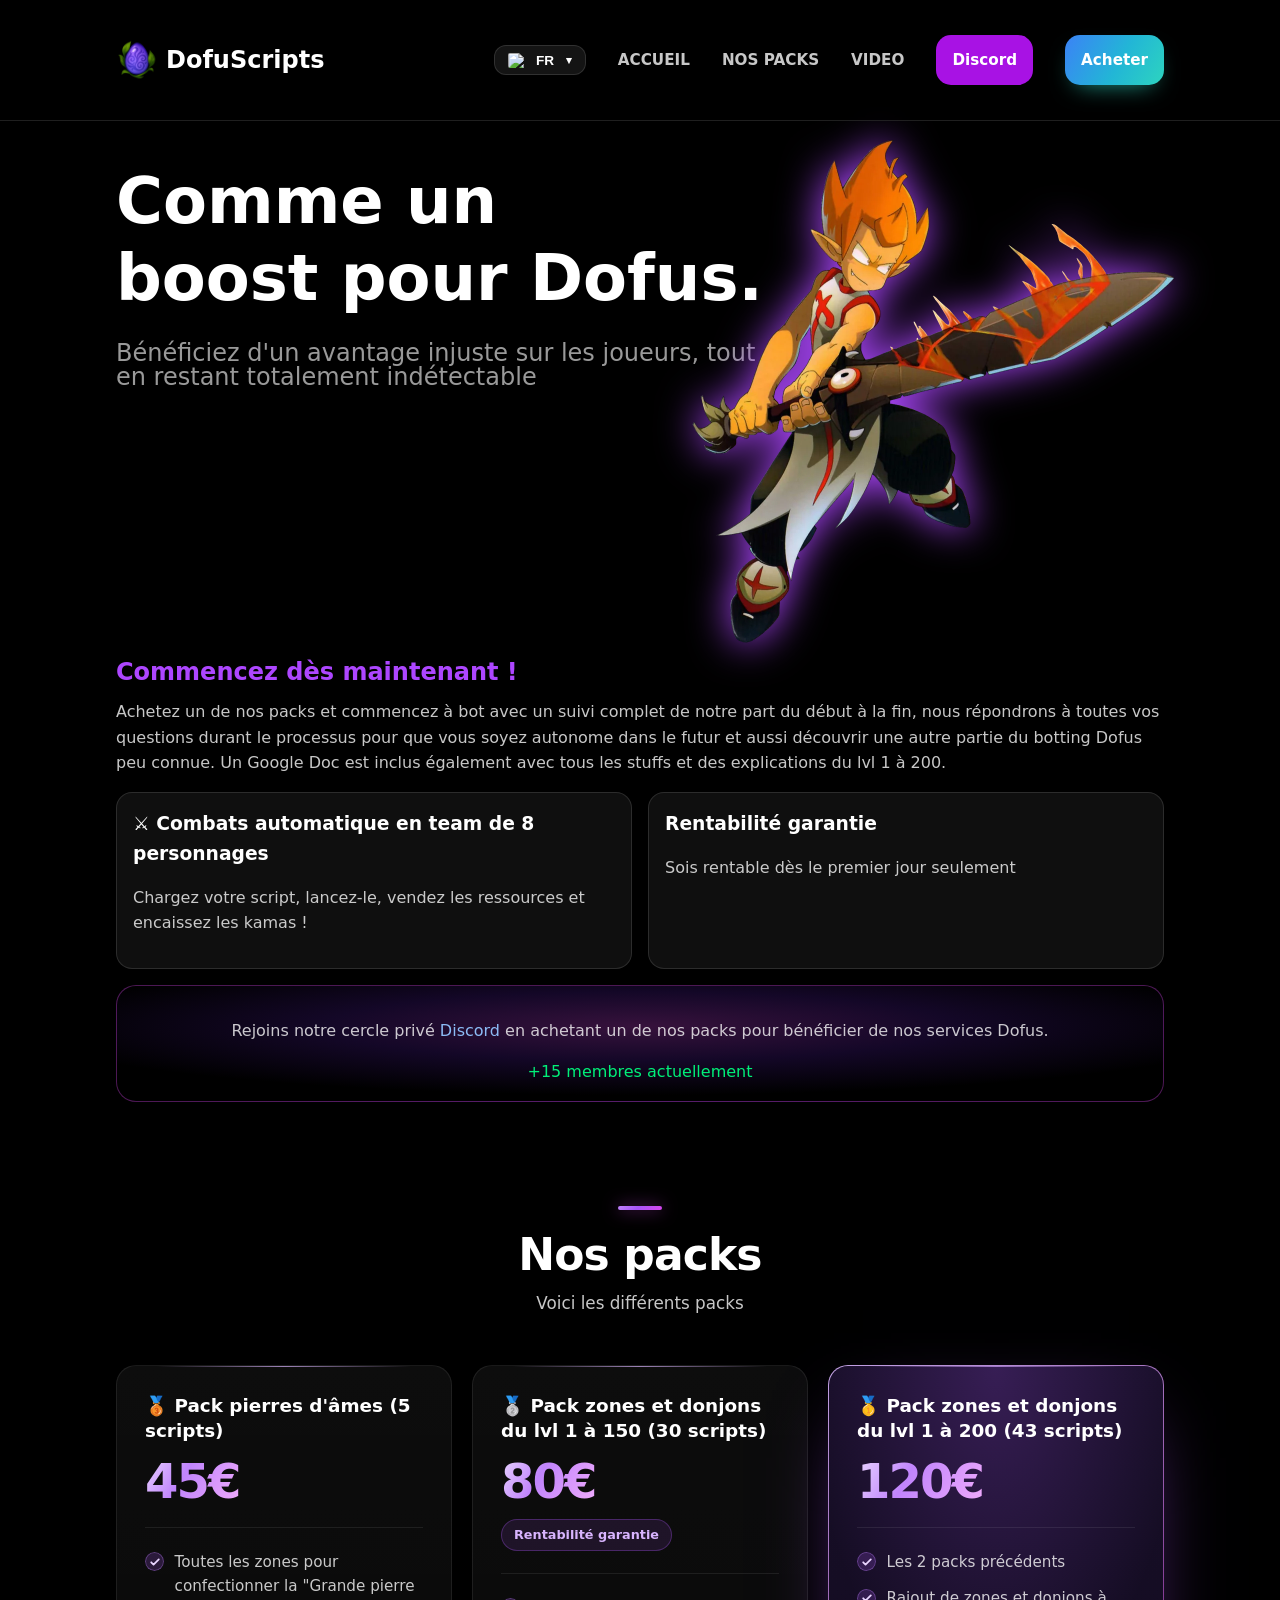
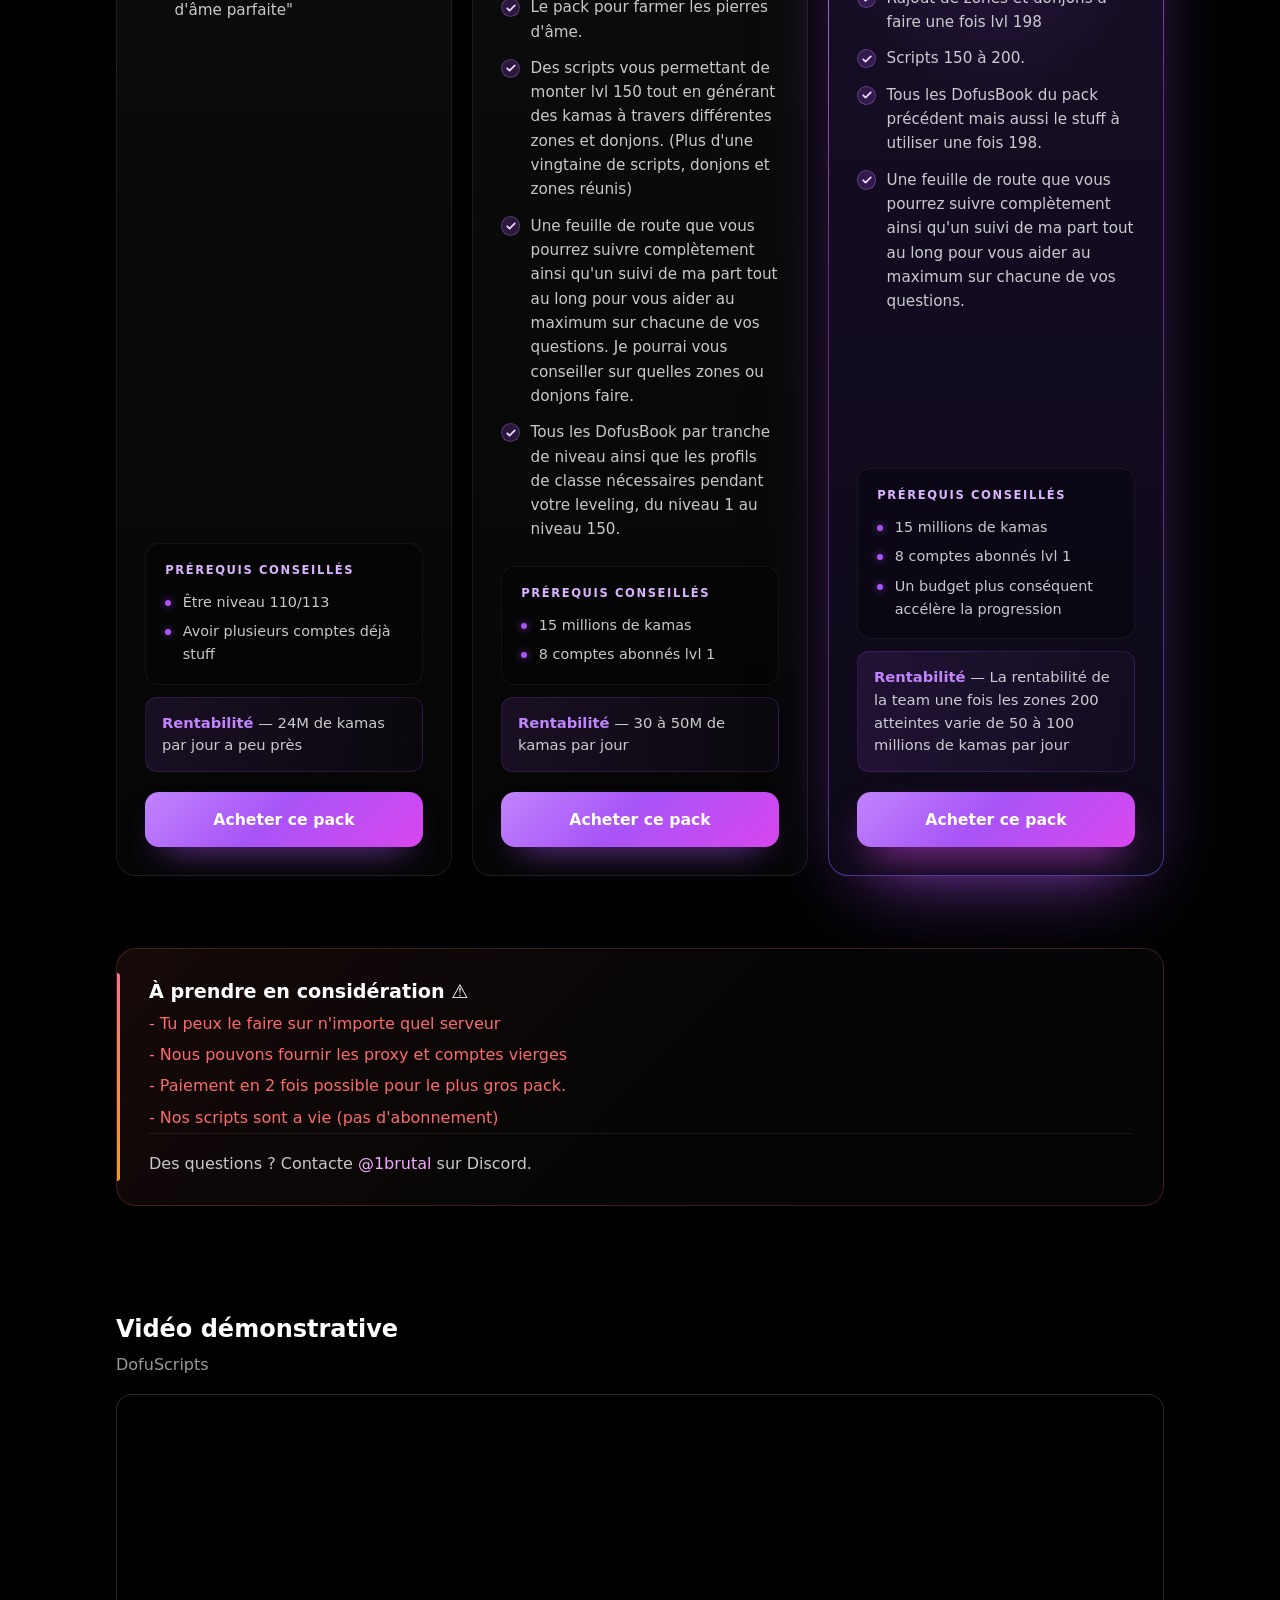
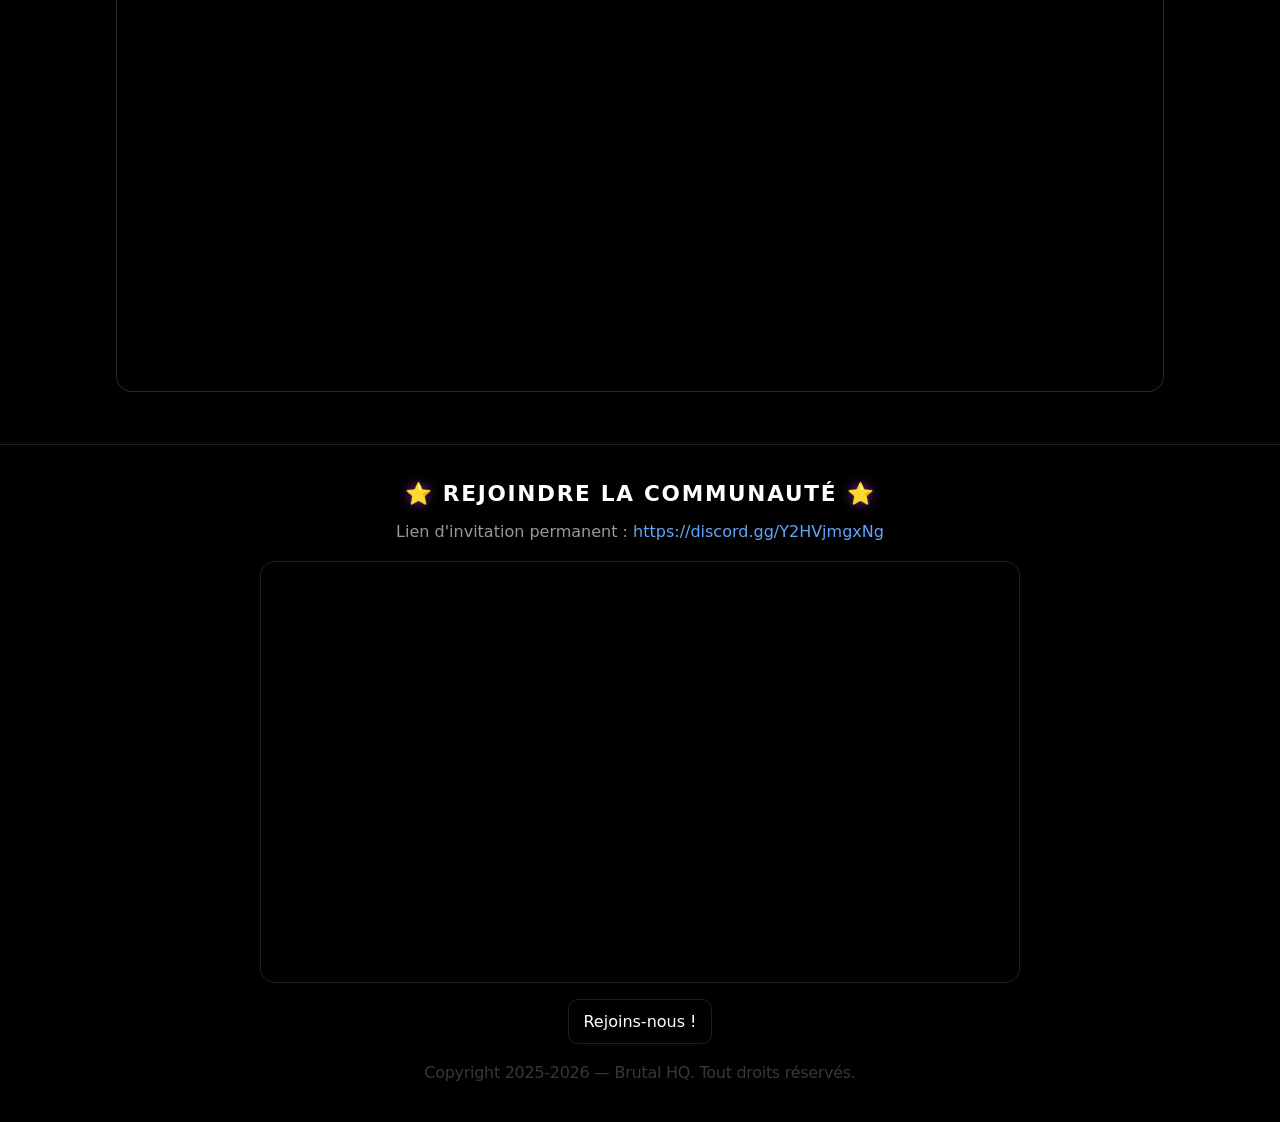
==== commit 9b22363f: "fix: versionne effect.js et style.css pour contourner le cache Cloudflare Cloudflare sert les assets" ====
--- a/index.html
+++ b/index.html
@@ -61,7 +61,7 @@
   <link rel="dns-prefetch" href="https://i.ytimg.com">
 
   <!-- Script JS -->
-  <script src="effect.js" defer></script>
+  <script src="effect.js?v=2" defer></script>
 
   <!-- ===== Données structurées Schema.org ===== -->
   <script type="application/ld+json">
@@ -229,7 +229,7 @@
   </script>
 
   <!-- ======= CSS ======= -->
-  <link rel="stylesheet" href="style.css">
+  <link rel="stylesheet" href="style.css?v=2">
 
 </head>
 
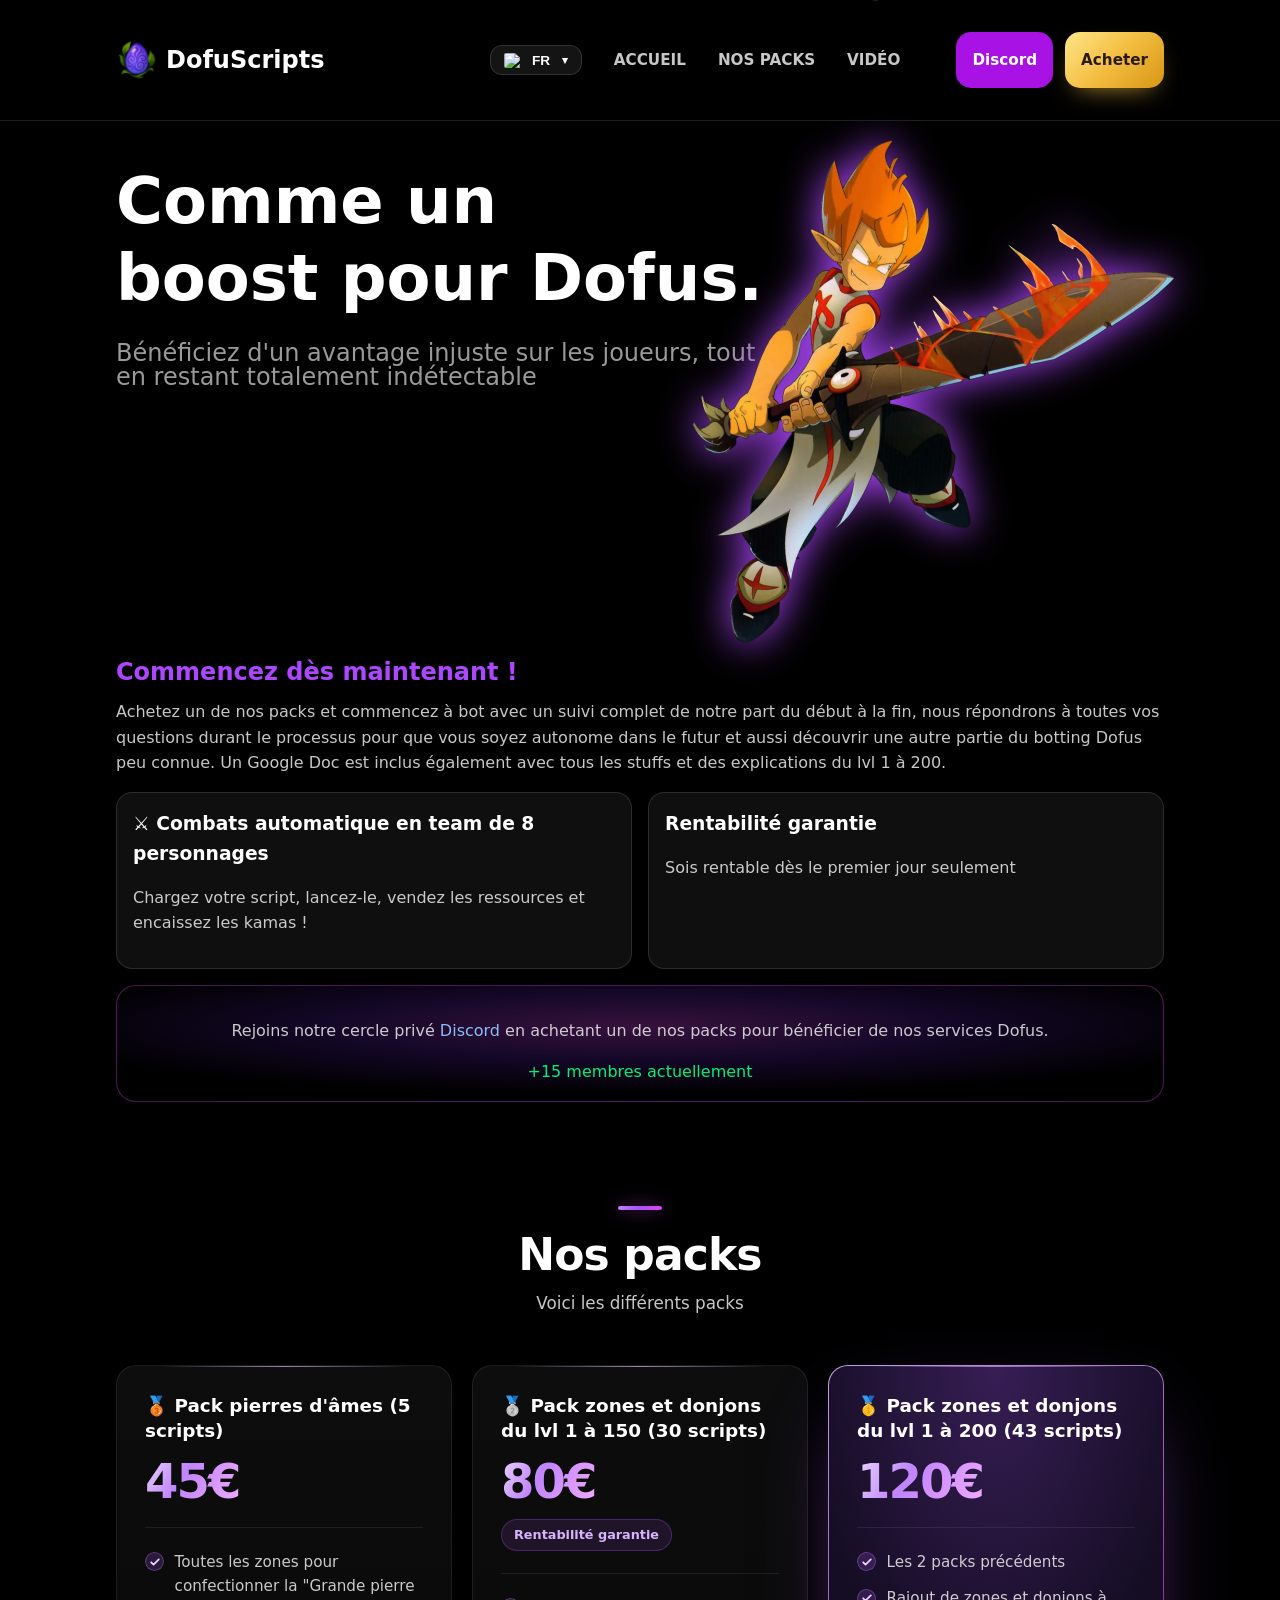
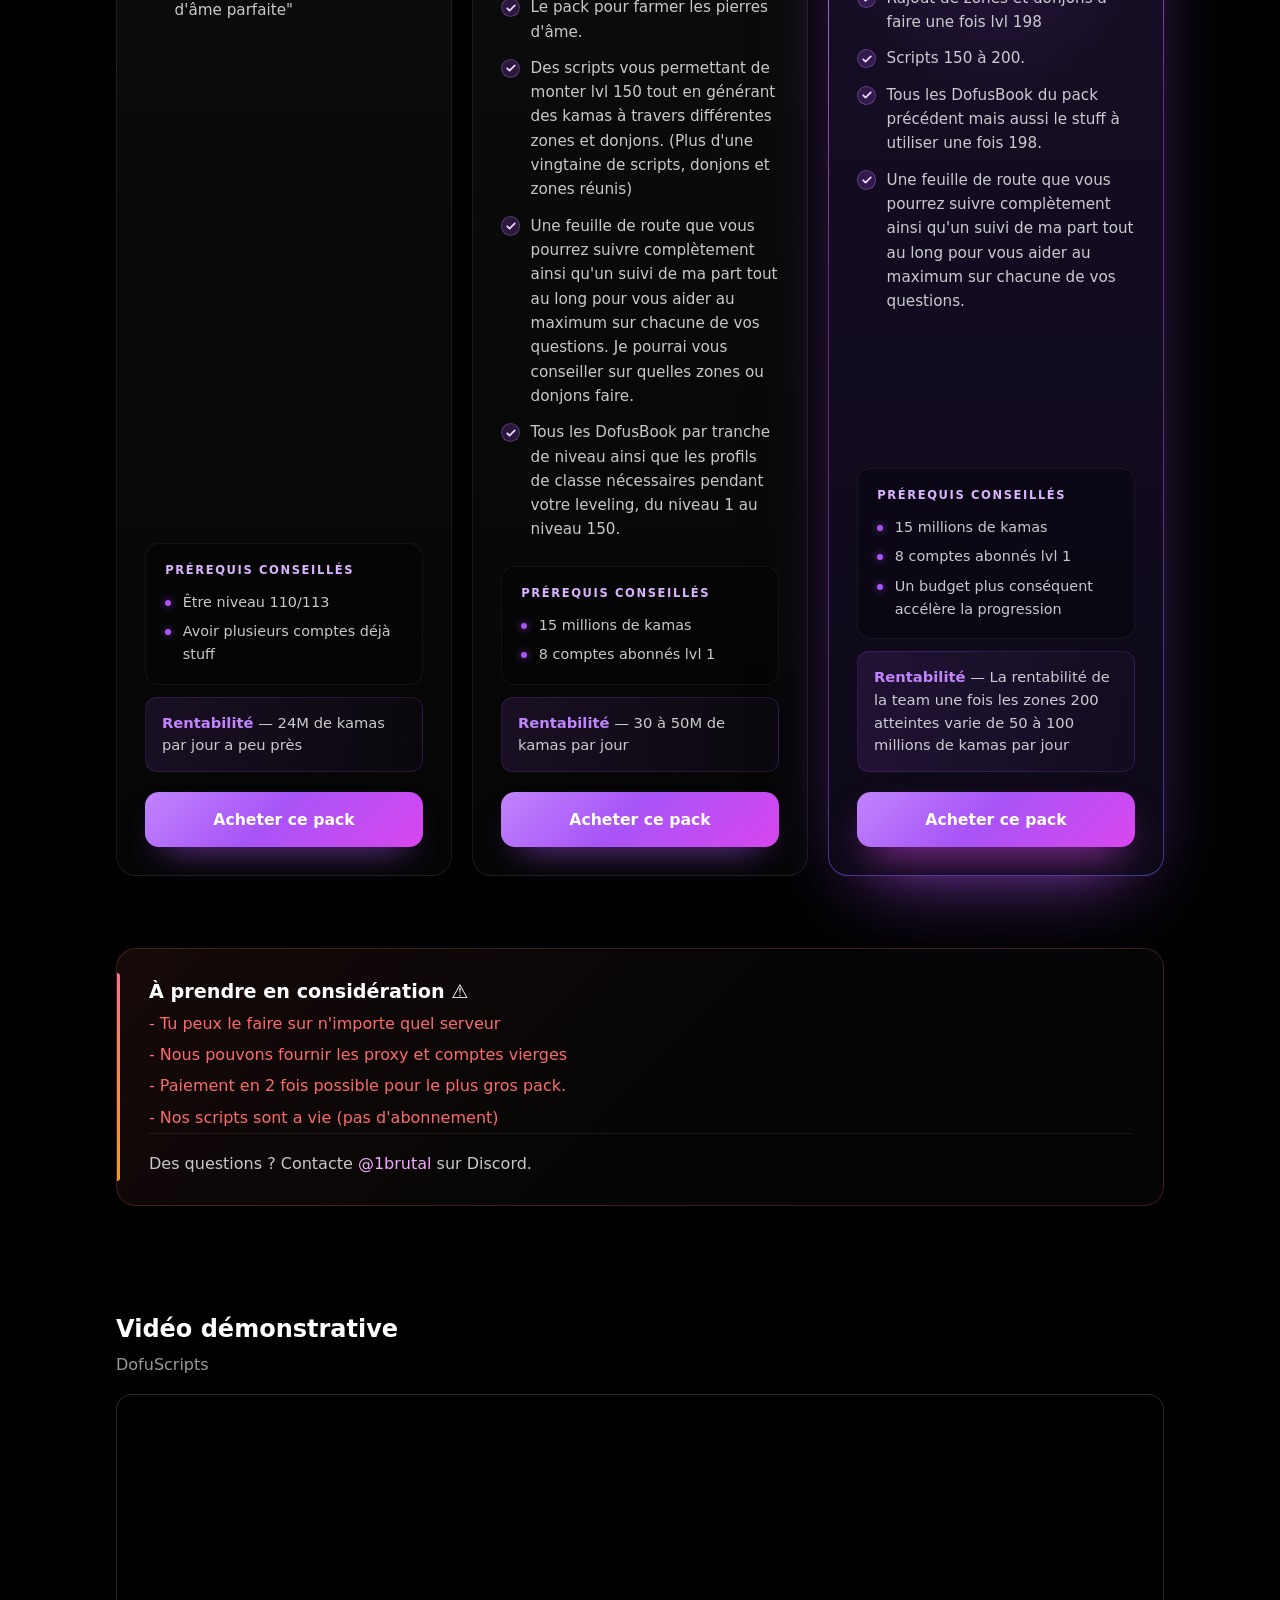
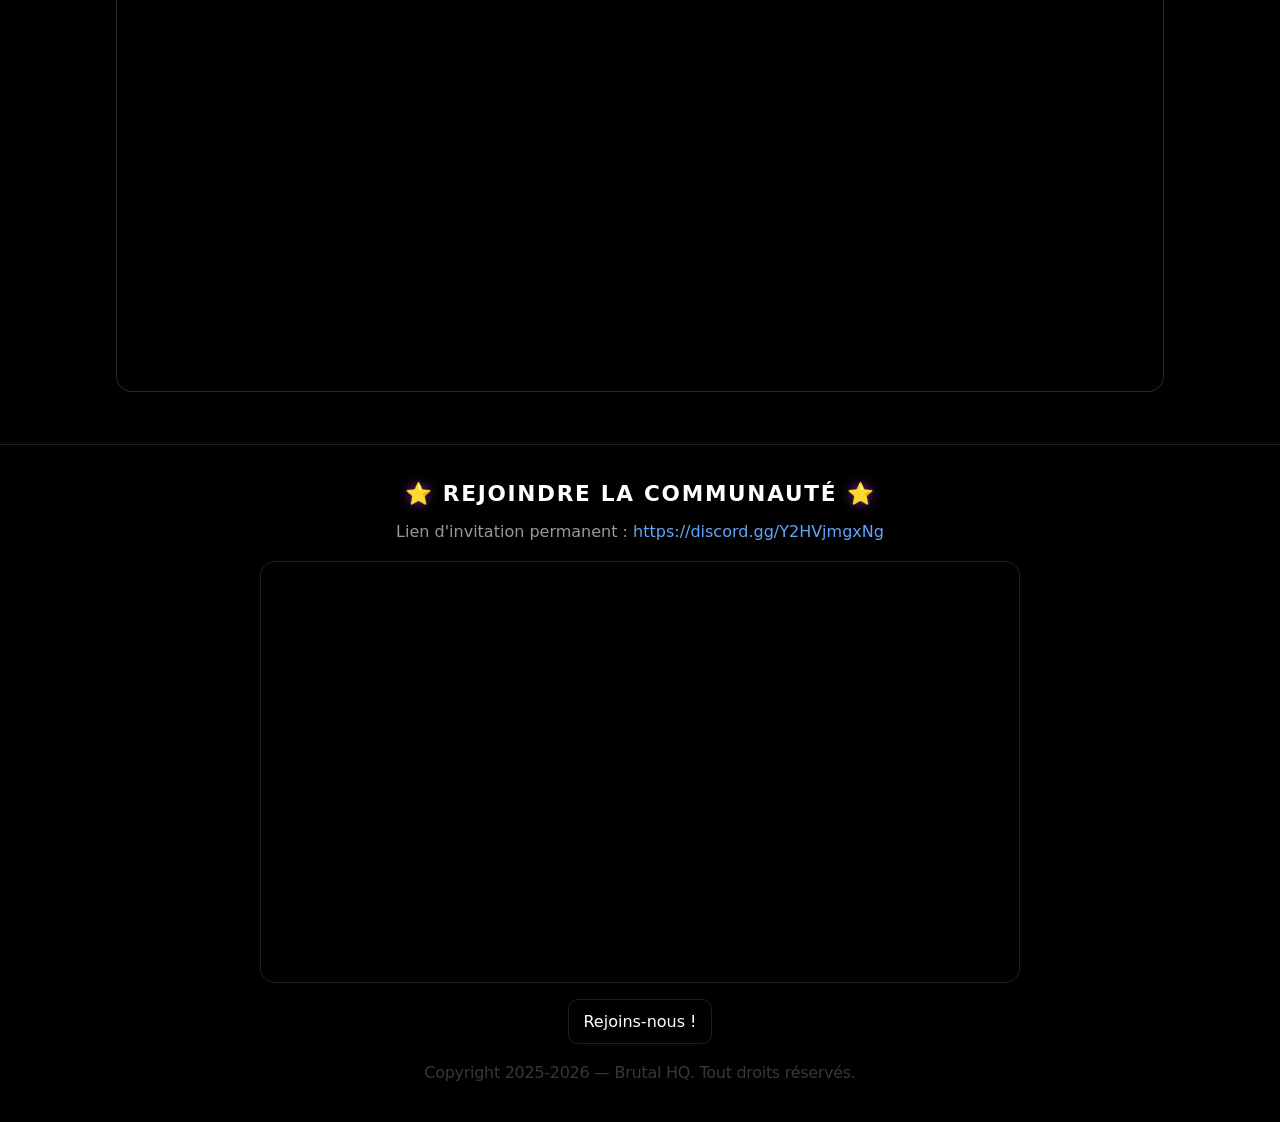
==== commit 92bd447b: "feat: menu retravaille, bouton Acheter dore, reflet de lame recale Menu - Les deux boutons sont regr" ====
--- a/index.html
+++ b/index.html
@@ -61,7 +61,7 @@
   <link rel="dns-prefetch" href="https://i.ytimg.com">
 
   <!-- Script JS -->
-  <script src="effect.js?v=2" defer></script>
+  <script src="effect.js?v=3" defer></script>
 
   <!-- ===== Données structurées Schema.org ===== -->
   <script type="application/ld+json">
@@ -229,7 +229,7 @@
   </script>
 
   <!-- ======= CSS ======= -->
-  <link rel="stylesheet" href="style.css?v=2">
+  <link rel="stylesheet" href="style.css?v=18">
 
 </head>
 
@@ -280,10 +280,12 @@
         </div>
         <strong><a href="#accueil" data-i18n="nav.home">ACCUEIL</a></strong>
         <strong><a href="#packs" data-i18n="nav.packs">NOS PACKS</a></strong>
-        <strong><a href="#video" data-i18n="nav.video">VIDEO</a></strong>
-        <strong><a href="https://discord.gg/Y2HVjmgxNg" class="nav-button" target="_blank"
-            rel="noopener" data-i18n="nav.discord">Discord</a></strong>
-        <strong><a href="#packs" class="nav-button nav-button-buy" data-i18n="nav.purchase">Acheter</a></strong>
+        <strong><a href="#video" data-i18n="nav.video">VIDÉO</a></strong>
+        <div class="nav-actions">
+          <strong><a href="https://discord.gg/Y2HVjmgxNg" class="nav-button" target="_blank"
+              rel="noopener" data-i18n="nav.discord">Discord</a></strong>
+          <strong><a href="#packs" class="nav-button nav-button-buy" data-i18n="nav.purchase">Acheter</a></strong>
+        </div>
       </nav>
       <button id="burger" class="burger" aria-label="Ouvrir le menu">☰</button>
     </div>
--- a/style.css
+++ b/style.css
@@ -73,8 +73,7 @@
 
   .nav-button:hover {
     background-color: #9333ea;
-    box-shadow: 0 0 12px rgba(168, 85, 247, .5);
-    transform: translateY(-2px);
+    box-shadow: 0 0 14px rgba(168, 85, 247, .55);
   }
 
   .burger {
@@ -449,10 +448,11 @@
     border: 0
   }
 
-  .nav-button:hover {
-    transform: scale(1.1);
-    /* agrandit légèrement le bouton */
-
+  /* Au survol, seul le halo change : ni deplacement ni agrandissement.
+     ".nav a:hover" applique un translateY aux liens du menu, il faut
+     une specificite superieure pour le neutraliser sur les boutons. */
+  .nav .nav-button:hover {
+    transform: none;
   }
 
   .nav {
@@ -1074,7 +1074,7 @@
   /* =========================================================
      Tristepin — animation au chargement (sans déplacement)
      1. l'image apparaît en fondu
-     2. un reflet file le long de la lame, de la garde à la pointe
+     2. un reflet part juste après l'œil de la garde et file jusqu'à la pointe
      3. un éclat en étoile s'allume sur la pointe
      Le masque blade-mask.png ne laisse passer la lumière que sur la lame.
      ========================================================= */
@@ -1090,8 +1090,8 @@
     overflow: hidden;
     pointer-events: none;
     mix-blend-mode: screen;
-    -webkit-mask: url("blade-mask.png") center / contain no-repeat;
-    mask: url("blade-mask.png") center / contain no-repeat;
+    -webkit-mask: url("blade-mask.png?v=2") center / contain no-repeat;
+    mask: url("blade-mask.png?v=2") center / contain no-repeat;
   }
 
   /* Bande de lumière, perpendiculaire à la lame, qui file vers la pointe */
@@ -1109,8 +1109,8 @@
         rgba(180, 215, 255, .35) 72%,
         transparent 100%);
     opacity: 0;
-    transform: translateX(170%) rotate(-18deg);
-    animation: blade-shine 1s cubic-bezier(.45, 0, .2, 1) .75s both;
+    transform: translateX(194%) rotate(-18deg);
+    animation: blade-shine 1s cubic-bezier(.45, 0, .2, 1) .6s forwards;
   }
 
   /* Éclat en étoile à la pointe de l'épée */
@@ -1128,7 +1128,7 @@
       linear-gradient(0deg, transparent, rgba(255, 255, 255, .95) 50%, transparent) center / 3% 100% no-repeat;
     opacity: 0;
     transform: translate(-50%, -50%) scale(.2);
-    animation: blade-glint 1s ease-out 1.55s both;
+    animation: blade-glint 1s ease-out 1.45s both;
   }
 
   @keyframes tristepin-fade {
@@ -1142,19 +1142,21 @@
   }
 
   @keyframes blade-shine {
+
+    /* Pleine opacite des la premiere image : sinon la lumiere
+       n'apparaît qu'au tiers de la lame, bande deja en route. */
     0% {
-      opacity: 0;
-      transform: translateX(170%) rotate(-18deg);
-    }
-
-    15%,
+      opacity: 1;
+      transform: translateX(194%) rotate(-18deg);
+    }
+
     80% {
       opacity: 1;
     }
 
     100% {
       opacity: 0;
-      transform: translateX(690%) rotate(-18deg);
+      transform: translateX(705%) rotate(-18deg);
     }
   }
 
@@ -1175,16 +1177,75 @@
     }
   }
 
-  /* === Bouton "Acheter" du menu === */
+  /* === Les deux boutons du menu, detaches des liens texte === */
+  .nav-actions {
+    display: flex;
+    align-items: center;
+    gap: .75rem;
+    /* s'ajoute au gap du .nav : ecarte la paire des liens texte */
+    margin-left: 1.5rem;
+  }
+
+  /* Les <strong> passent en flex : le lien devient un bloc et n'est plus
+     aligne sur la ligne de base. Sans ca, overflow:hidden decale le
+     bouton vers le haut par rapport au Discord voisin. */
+  .nav-actions strong {
+    display: flex;
+    align-items: center;
+  }
+
+  /* === Bouton "Acheter" du menu ===
+     Or champagne : seul bouton dore de la page, il tranche avec le
+     magenta du Discord et concentre l'attention sur l'achat.
+     Texte en brun tres sombre, obligatoire : du blanc sur de l'or
+     ne passe pas le contraste minimum et devient illisible. */
   .nav-button-buy {
+    /* overflow : decoupe le reflet aux coins arrondis du bouton */
+    position: relative;
+    overflow: hidden;
     background-color: transparent;
-    background-image: linear-gradient(120deg, #3b82f6 0%, #22b6d6 55%, #2dd4bf 100%);
-    box-shadow: 0 10px 24px -12px rgba(45, 212, 191, .8);
+    background-image: linear-gradient(135deg, #fde68a 0%, #f5c146 45%, #d99614 100%);
+    color: #2b1a02 !important;
+    box-shadow: 0 10px 26px -12px rgba(245, 193, 70, .8);
+  }
+
+  /* Reflet qui balaie le bouton toutes les 7 s */
+  .nav-button-buy::after {
+    content: "";
+    position: absolute;
+    top: -60%;
+    bottom: -60%;
+    left: 0;
+    width: 42%;
+    pointer-events: none;
+    background: linear-gradient(90deg,
+        transparent 0%,
+        rgba(255, 255, 255, .25) 35%,
+        rgba(255, 255, 255, .8) 50%,
+        rgba(255, 255, 255, .25) 65%,
+        transparent 100%);
+    z-index: 2;
+    transform: translateX(-260%) rotate(18deg);
+    /* Cycle de 10 s, dont 10 % (1 s) de balayage puis 9 s de pause.
+       Le delai de 10 s repousse le premier passage : la page se charge,
+       puis le reflet part a 10 s, 20 s, 30 s... tant qu'elle reste ouverte. */
+    animation: nav-buy-shine 10s linear 10s infinite;
+  }
+
+  @keyframes nav-buy-shine {
+    0% {
+      transform: translateX(-260%) rotate(18deg);
+    }
+
+    10%,
+    100% {
+      transform: translateX(420%) rotate(18deg);
+    }
   }
 
   .nav-button-buy:hover {
-    background-image: linear-gradient(120deg, #2563eb 0%, #0ea5c4 55%, #14b8a6 100%);
-    box-shadow: 0 14px 30px -12px rgba(45, 212, 191, .95);
+    background-image: linear-gradient(135deg, #fef3c7 0%, #fbd36b 45%, #eaa71f 100%);
+    box-shadow: 0 0 18px rgba(245, 193, 70, .7);
   }
 
   /* === Bouton "Acheter ce pack" dans chaque carte === */
@@ -1215,6 +1276,9 @@
 
   @media (prefers-reduced-motion: reduce) {
 
+    /* Choix assume : le reflet du bouton "Acheter" reste actif meme
+       en mode animations reduites. */
+
     .nav-button-buy,
     #packs .pack-buy {
       transition: none;
@@ -1222,6 +1286,37 @@
 
     #packs .pack-buy:hover {
       transform: none;
+    }
+  }
+
+  @media (max-width: 768px) {
+
+    /* Menu burger : les deux boutons s'empilent, meme largeur, centres.
+       Sans largeur imposee, chacun prend celle de son texte et "Discord"
+       parait decale par rapport au bouton d'achat, plus long. */
+    .nav-actions {
+      flex-direction: column;
+      align-items: center;
+      width: 100%;
+      /* meme gabarit que le menu de langue, juste au-dessus */
+      max-width: 240px;
+      margin-left: 0;
+      gap: 1rem;
+    }
+
+    /* Le <strong> repasse en bloc : en flex, le lien se calait a gauche. */
+    .nav-actions strong {
+      display: block;
+      width: 100%;
+    }
+
+    .nav-actions .nav-button {
+      display: block;
+      width: 100%;
+      /* .nav a impose margin:14px 0 : le gap suffit ici */
+      margin: 0;
+      text-align: center;
+      box-sizing: border-box;
     }
   }
 
@@ -1234,4 +1329,8 @@
     .nav-button {
       padding: .7rem .9rem;
     }
-  }
+
+    .nav-actions {
+      margin-left: .9rem;
+    }
+  }
